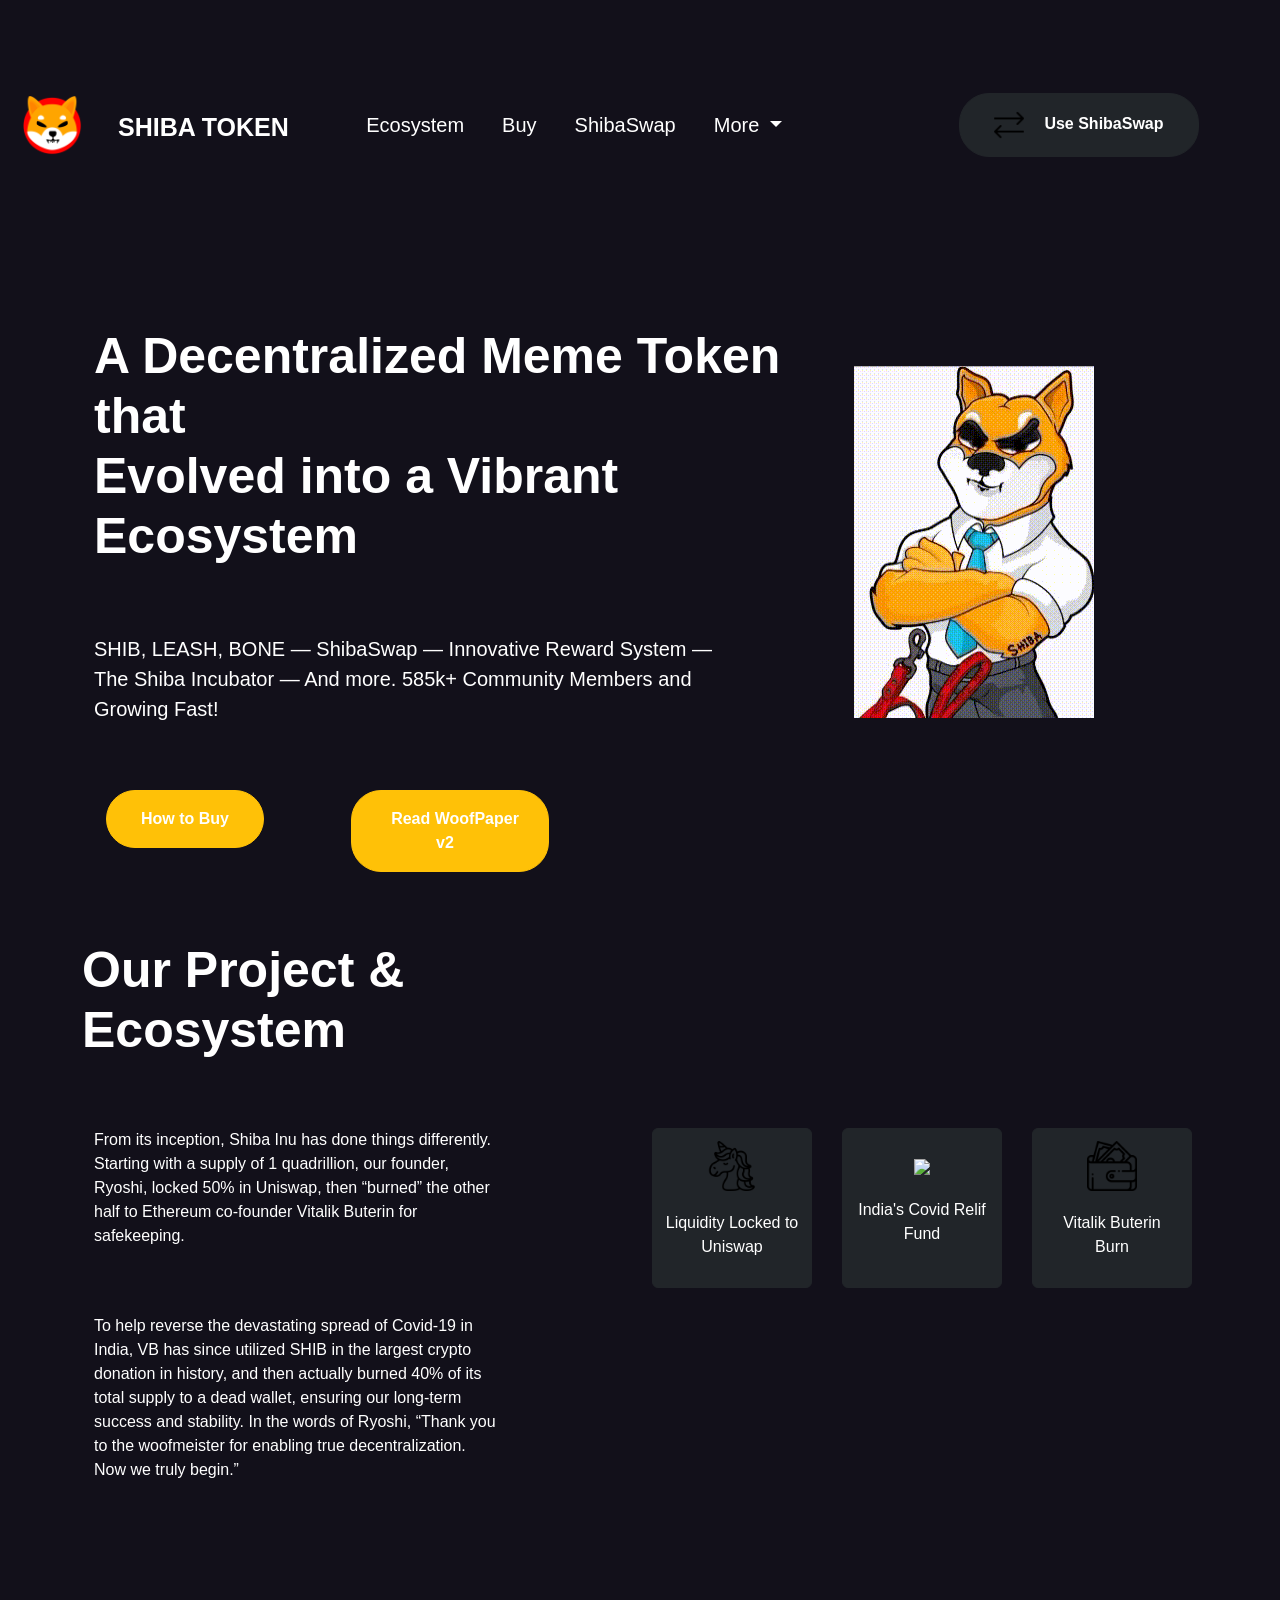
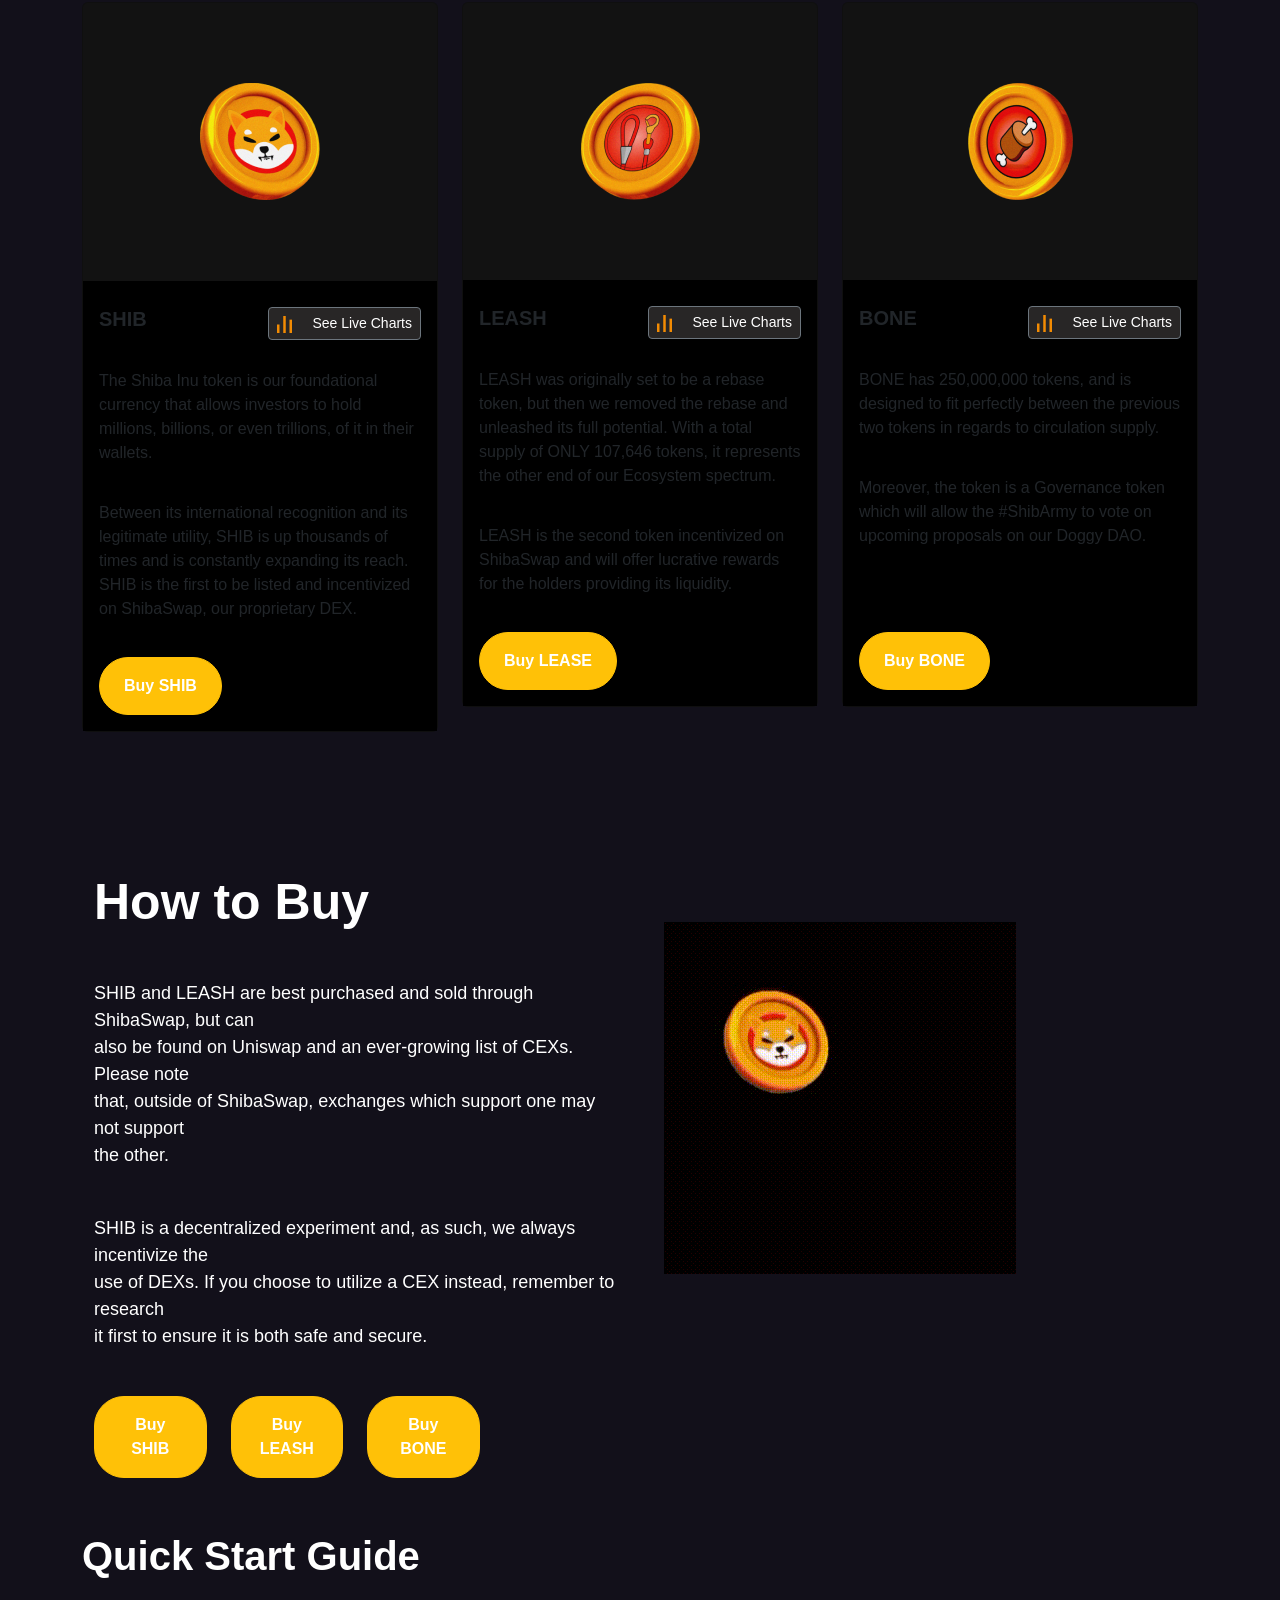
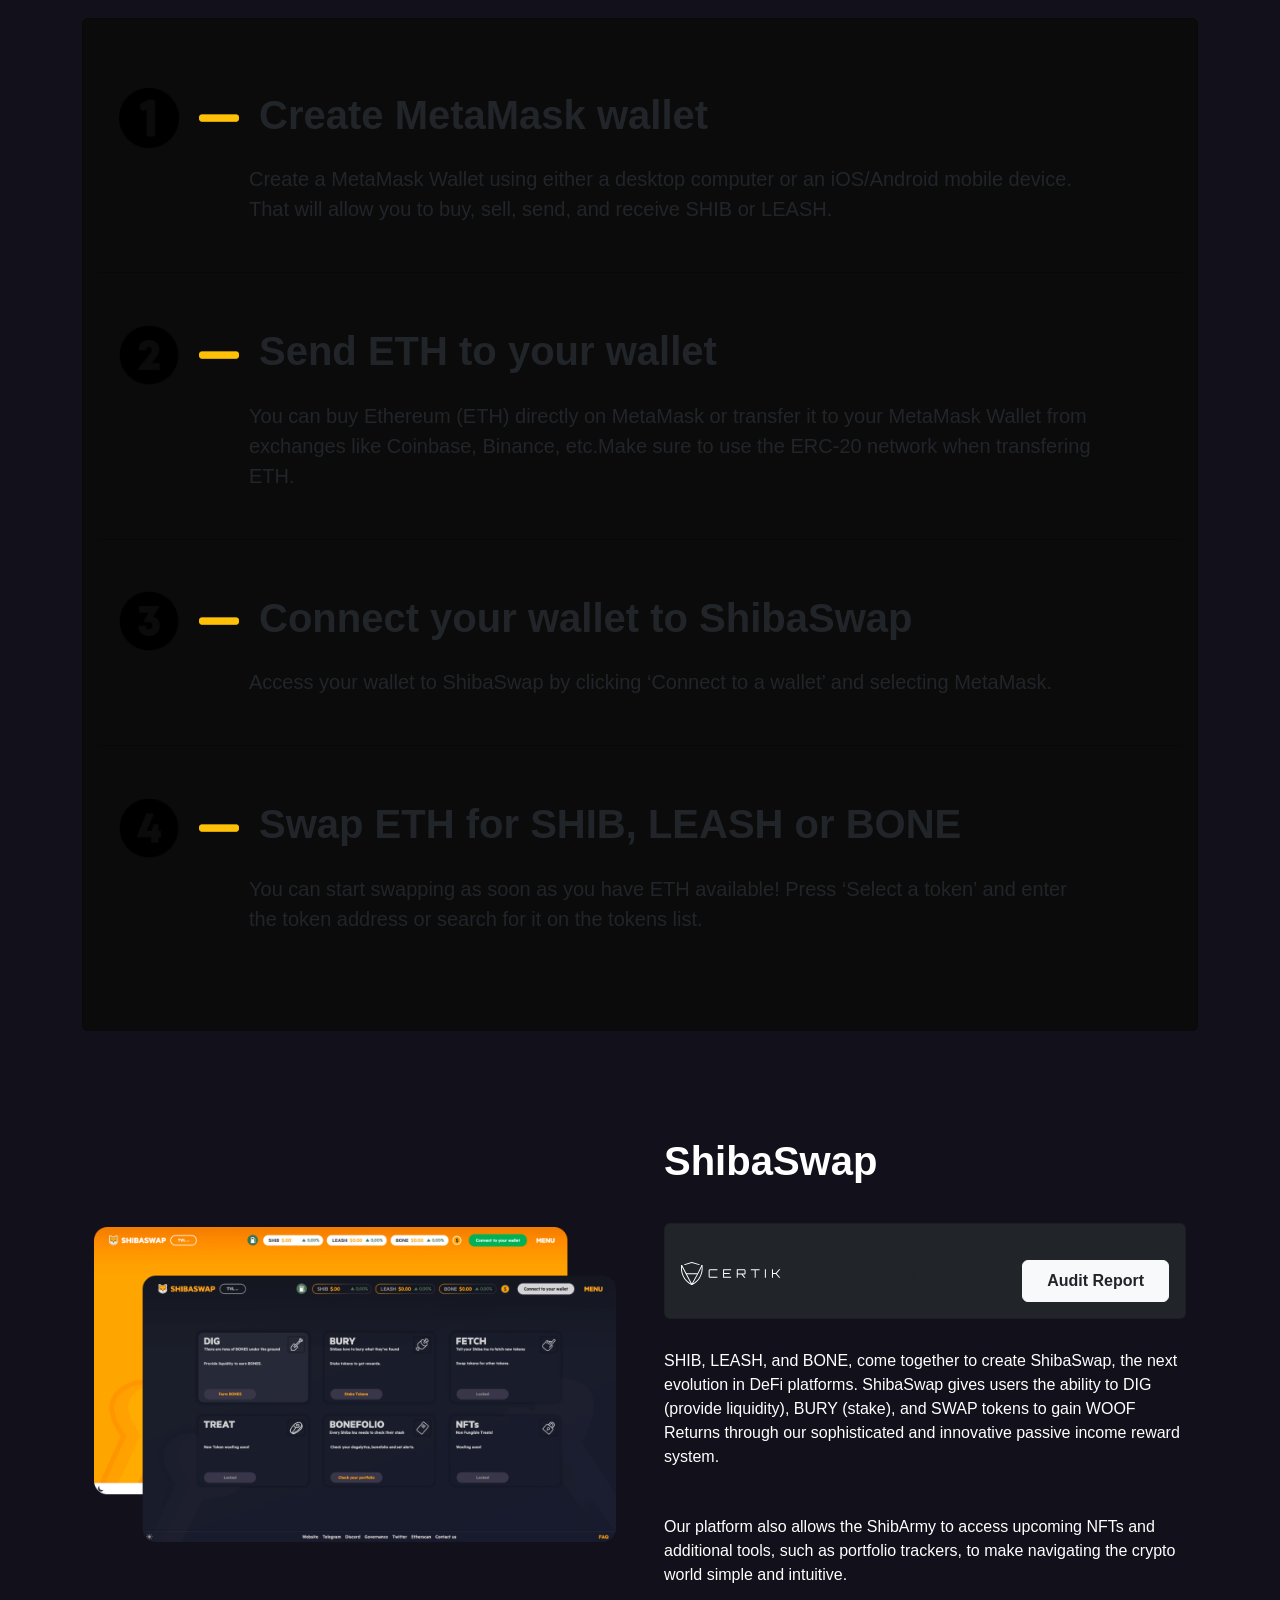
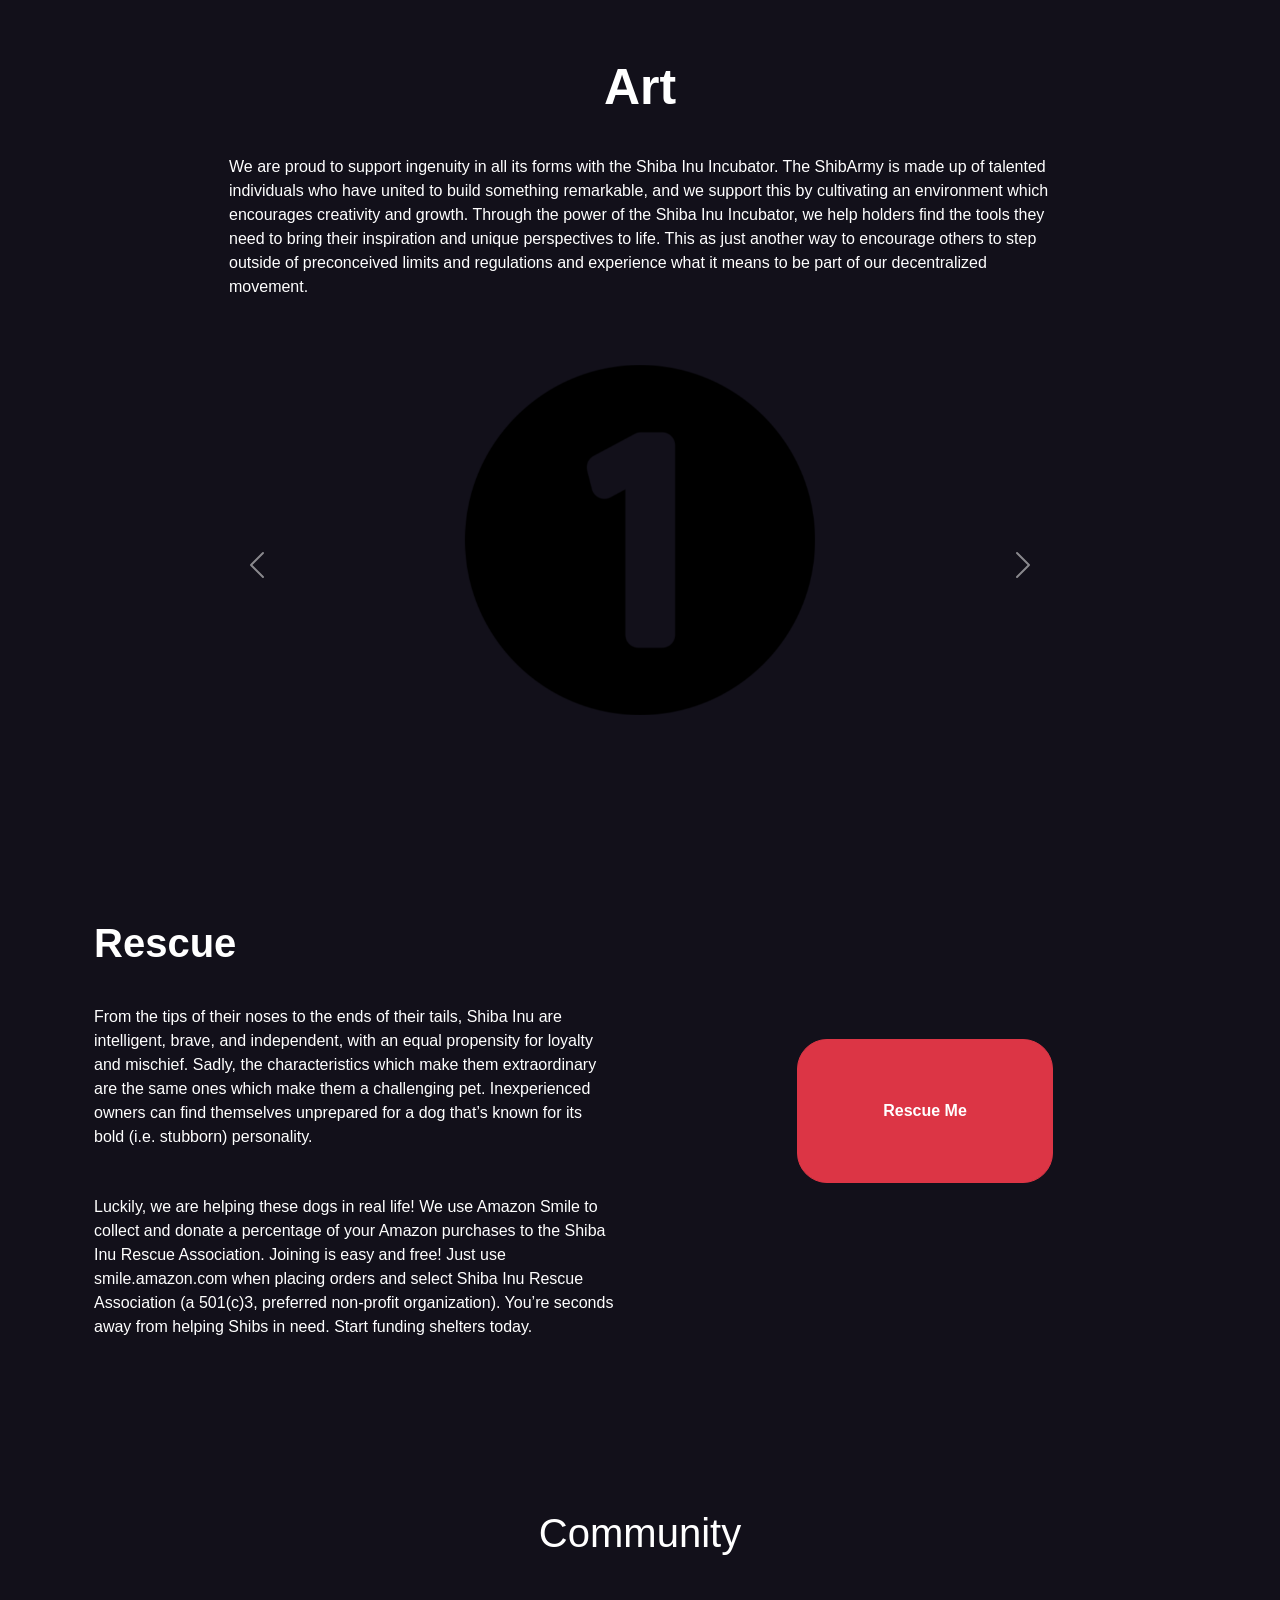
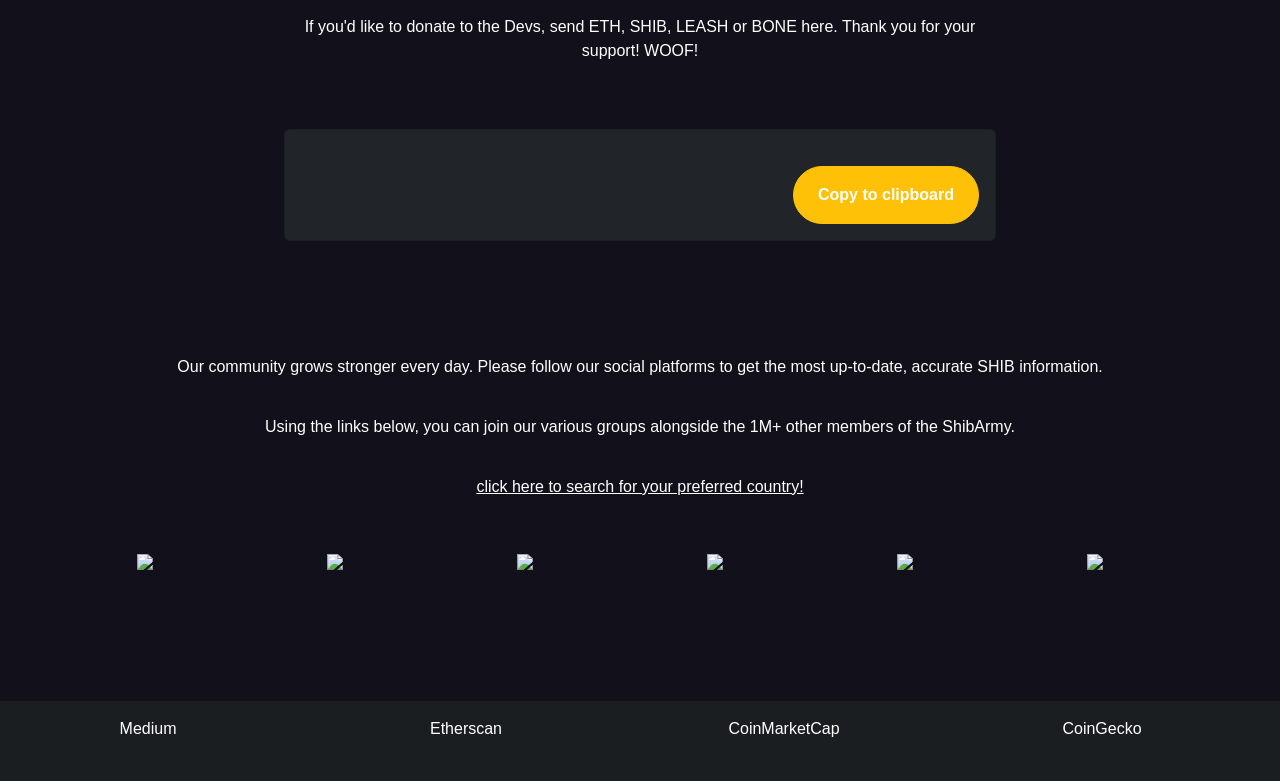
==== old-index.html @ 142dd6a8 "new" ====
<!doctype html>
<html lang="en">
    <head>
        <!-- Required meta tags -->
        <meta charset="utf-8">
        <meta name="viewport" content="width=device-width, initial-scale=1">
        <!-- Bootstrap CSS -->
        <link href="https://cdn.jsdelivr.net/npm/bootstrap@5.0.2/dist/css/bootstrap.min.css" rel="stylesheet" integrity="sha384-EVSTQN3/azprG1Anm3QDgpJLIm9Nao0Yz1ztcQTwFspd3yD65VohhpuuCOmLASjC" crossorigin="anonymous">
        <link rel="stylesheet" href="style.css">
        <title>shiba.com</title>
    </head> 
    <body style="background-color: rgb(18, 16, 26); color: white;">
        <!--Navbar start-->
        <nav class="navbar navbar-expand-lg" style="background-color: rgb(18, 16, 26); padding-top: 90px;">
            <div class="container-fluid">
            <a class="navbar-brand text-white" href="index.html" style="padding-left: 10px; font-weight: bold; font-size: 28px;"><img src="images/shibalogo1.png" width="80px" style="padding-right: 20px;"><a style="text-decoration: none; color: white; padding-top: 5px; font-weight: bold; font-size: 25px;">SHIBA TOKEN</a></a>
            <button class="navbar-toggler" type="button" data-bs-toggle="collapse" data-bs-target="#navbarSupportedContent" aria-controls="navbarSupportedContent" aria-expanded="false" aria-label="Toggle navigation">
                <span class="toggler-icon top-bar"></span>
                <span class="toggler-icon middle-bar"></span>
                <span class="toggler-icon bottom-bar"></span>
            </button>
            <div class="collapse navbar-collapse" id="navbarSupportedContent">
                <ul class="navbar-nav ms-auto mb-2 mb-lg-0">
                <li class="nav-item">
                    <a class="nav-link text-white" aria-current="page" href="#ecosystem" style="font-size: 20px; padding-right: 30px;">Ecosystem</a>
                </li>
                <li class="nav-item">
                    <a class="nav-link text-white" href="#how to buy" style="font-size: 20px; padding-right: 30px;">Buy</a>
                </li>
                <li class="nav-item">
                    <a class="nav-link text-white" href="#shibaswap" style="font-size: 20px; padding-right: 30px;">ShibaSwap</a>
                </li>
                <li class="nav-item dropdown" style="font-size: 20px; padding-right: 100px;">
                    <a class="nav-link dropdown-toggle text-white" href="#" id="navbarDropdown" role="button"  data-bs-toggle="dropdown" aria-expanded="false">
                    More
                    </a>
                    <ul class="dropdown-menu text-primary dropdown-menu-dark" aria-labelledby="navbarDropdown">
                    <li><a class="dropdown-item" href="#art" style="font-size: 20px;">Art</a></li>
                    <li><a class="dropdown-item" href="#rescue" style="font-size: 20px;">Rescue</a></li>
                    <li><a class="dropdown-item" href="#community" style="font-size: 20px;">Community</a></li>
                    </ul>
                </li>
                <li class="d-flex justify-content-md-end" id="google_translate_element">
                    <script src="http://translate.google.com/translate_a/element.js?cb=googleTranslateElementInit"></script>
                    <script>
                            function googleTranslateElementInit() {
                                new google.translate.TranslateElement({pageLanguage: 'en', layout: google.translate.TranslateElement.InlineLayout.HORIZONTAL}, 'google_translate_element');
                            }
                    </script>
                </script>
                </li>
                </ul>
                <button class="btn btn-dark px-4 py-3 mx-auto d-block" style="border-radius: 30px; font-weight: bold;"><a href="#" target="_blank" style="text-decoration: none; font-weight: bold; padding-left: 10px; padding-right: 10px;" class="text-white"><img src="images/arrow.png" width="50px" style="padding-right: 20px;">Use ShibaSwap</a></button>
            </div>
            </div>
        </nav>
        <!--Navbar end-->
        <!--Main start-->
        <main class="mt-5">
            <div class="container">
                <!--homepage Start-->
                <section>
                    <div class="row">
                        <div class="col-md-8 gx-5 mb-4" style="padding-top: 90px;">
                            <div class="text text-start">
                            <h1 style="font-weight: bold; padding-bottom: 60px; padding-top: 20px; font-size: 50px;">A Decentralized Meme Token that <br> Evolved into a Vibrant Ecosystem</h1>
                            <p style="padding-bottom: 50px; font-size: 20px;">SHIB, LEASH, BONE — ShibaSwap — Innovative Reward System — <br> The Shiba Incubator — And more. 585k+ Community Members and <br> Growing Fast!</p>
                            <div class="row">
                                <div class="col-md-4 gx-5 mb-4"><button class="btn btn-warning px-4 py-3" style="border-radius: 30px; font-weight: bold; padding-top: 50px;"><a href="#how to buy" target="_blank" style="text-decoration: none; font-weight: bold; padding-left: 10px; padding-right: 10px;" class="text-white">How to Buy</a></button></div>
                                <div class="col-md-4 gx-5 mb-4"><button class="btn btn-warning px-4 py-3" style="border-radius: 30px; font-weight: bold; padding-right: 80px;"><a href="images/shiba woofpaper.pdf" target="_blank" style="text-decoration: none; font-weight: bold; padding-left: 10px; padding-right: 10px;" class="text-white">Read WoofPaper v2</a></button></div>
                            </div>
                            </div>
                        </div>
                        <div class="col-md-4 gx-5 mb-4">
                        <div class="bg-image hover-overlay ripple shadow-2-strong rounded-5" data-mbd-ripple-color="light">
                            <img src="images/shibavideo.gif" class="img-fluid" style="padding-top: 150px;">
                            <a href="#!">
                                <div class="mask" style="background-color: rgba(251, 251, 251, 0.15);"></div>
                            </a>
                        </div>
                    </div>
                    </div>
                </section>
                <!--homepage end-->
                <!--ecostystem start-->
                <section id="ecosystem" style="padding-top: 20px; padding-bottom: 30px;">
                    <h1 style="font-weight: bold; padding-bottom: 60px; font-size: 50px;">Our Project & <br> Ecosystem</h1>
                    <div class="row">
                    <div class="col-md-6 gx-5 mb-4">
                        <p style="padding-bottom: 50px;">From its inception, Shiba Inu has done things differently. <br> Starting with a supply of 1 quadrillion, our founder, <br> Ryoshi, locked 50% in Uniswap, then “burned” the other <br> half to Ethereum co-founder Vitalik Buterin for <br> safekeeping.</p>
                        <p style="padding-bottom: 50px;">To help reverse the devastating spread of Covid-19 in <br> India, VB has since utilized SHIB in the largest crypto <br> donation in history, and then actually burned 40% of its <br> total supply to a dead wallet, ensuring our long-term <br> success and stability. In the words of Ryoshi, “Thank you <br> to the woofmeister for enabling true decentralization.<br> Now we truly begin.”</p>
                    </div>
                    <div class="col-lg-2 col-md-6 mb-4 mb-md-0"><button type="button" class="btn btn-dark" style="width: 10rem; height: 10rem;"><img src="images/unicorn.png" width="50px"><p style="padding-top: 20px;"><a href="https://etherscan.io/tx/0xabc68f7d712a1552468331c6ec29f5c112bb500ed5ffa660fe2b5af378921e37" style="text-decoration: none; color: white;">Liquidity Locked to Uniswap</a></p></button></div>
                    <div class="col-lg-2 col-md-6 mb-4 mb-md-0"><button type="button" class="btn btn-dark" style="width: 10rem; height: 10rem;"><img src="images/wallet1.png" width="50px"><p style="padding-top: 20px;"><a href="https://etherscan.io/tx/0xb65bcbb85c1633b0ab4e4886c3cd8eeaeb63edbb39cacdb9223fdcf4454fd2c7" style="text-decoration: none; color: white;">India's Covid Relif Fund</a></p></button></div>
                    <div class="col-lg-2 col-md-6 mb-4 mb-md-0"><button type="button" class="btn btn-dark" style="width: 10rem; height: 10rem;"><img src="images/wallet2.png" width="50px"><p style="padding-top: 20px;"><a href="https://etherscan.io/tx/0x125714bb4db48757007fff2671b37637bbfd6d47b3a4757ebbd0c5222984f905" style="text-decoration: none; color: white;">Vitalik Buterin Burn</a></p></button></div>
                    </div>
                </section>
                <!--ecostystem end-->
                <!--Card start-->
                <section>
                <div class="row">
                <div class="col-lg-4 col-md-12 mb-4">
                    <div class="card mb-3" style="background-color: rgb(18, 18, 18);">
                    <img src="images/shib.png" style="width: fit-content; padding-top: 80px; padding-bottom: 80px;" class="card-img-top mx-auto d-block" alt="...">
                    <div class="card-body" style="background-color: black;">
                        <h5 class="card-title" style="font-weight: bold; padding-top: 10px; padding-bottom: 30px;">SHIB<button type="button" class="btn btn-secondary btn-sm float-end" style="background-color: rgb(40, 38, 38); padding-top: 5px; padding-bottom: 5px;"><img src="images/live.svg" width="35px" style="padding-right: 20px;">See Live Charts</button></h5>
                        <p class="card-text" style="padding-bottom: 20px;">The Shiba Inu token is our foundational currency that allows investors to hold millions, billions, or even trillions, of it in their wallets.</p>
                        <p style="padding-bottom: 20px;">Between its international recognition and its legitimate utility, SHIB is up thousands of times and is constantly expanding its reach. SHIB is the first to be listed and incentivized on ShibaSwap, our proprietary DEX.</p>
                        <button class="btn btn-warning px-4 py-3" style="border-radius: 30px; font-weight: bold; padding-top: 50px; padding-bottom: 30px;"><a href="https://sunswap.com/#/home?tokenAddress=TTcWpoLDzBFDwH6W4fpYCCtAemBv2SZHNv&type=swap" target="_blank" style="text-decoration: none; font-weight: bold;" class="text-white">Buy SHIB</a></button>
                    </div>
                    </div>
                </div> 
                <div class="col-lg-4 col-md-12 mb-4">
                    <div class="card mb-3" style="background-color: rgb(18, 18, 18);">
                    <img src="images/leash.png" style="width: fit-content; padding-top: 80px; padding-bottom: 80px;" class="card-img-top mx-auto d-block" alt="...">
                    <div class="card-body" style="background-color: black;">
                        <h5 class="card-title" style="font-weight: bold; padding-top: 10px; padding-bottom: 30px;">LEASH<button type="button" class="btn btn-secondary btn-sm float-end" style="background-color: rgb(40, 38, 38); padding-top: 5px; padding-bottom: 5px;"><img src="images/live.svg" width="35px" style="padding-right: 20px;">See Live Charts</button></h5>
                        <p class="card-text" style="padding-bottom: 20px;">LEASH was originally set to be a rebase token, but then we removed the rebase and unleashed its full potential. With a total supply of ONLY 107,646 tokens, it represents the other end of our Ecosystem spectrum.</p>
                        <p style="padding-bottom: 20px;">LEASH is the second token incentivized on ShibaSwap and will offer lucrative rewards for the holders providing its liquidity.</p>
                        <button class="btn btn-warning px-4 py-3" style="border-radius: 30px; font-weight: bold; padding-top: 50px; padding-bottom: 30px;"><a href="#" target="_blank" style="text-decoration: none; font-weight: bold;" class="text-white">Buy LEASE</a></button>
                    </div>
                    </div>
                </div>
                <div class="col-lg-4 col-md-12 mb-4">
                    <div class="card mb-3" style="background-color: rgb(18, 18, 18);">
                    <img src="images/bone.png" style="width: fit-content; padding-top: 80px; padding-bottom: 80px;" class="card-img-top mx-auto d-block" alt="...">
                    <div class="card-body" style="background-color: black;">
                        <h5 class="card-title" style="font-weight: bold; padding-top: 10px; padding-bottom: 30px;">BONE<button type="button" class="btn btn-secondary btn-sm float-end" style="background-color: rgb(40, 38, 38); padding-top: 5px; padding-bottom: 5px;"><img src="images/live.svg" width="35px" style="padding-right: 20px;">See Live Charts</button></h5>
                        <p class="card-text" style="padding-bottom: 20px;">BONE has 250,000,000 tokens, and is designed to fit perfectly between the previous two tokens in regards to circulation supply.</p>
                        <p style="padding-bottom: 68px;">Moreover, the token is a Governance token which will allow the #ShibArmy to vote on upcoming proposals on our Doggy DAO.</p>
                        <button class="btn btn-warning px-4 py-3" style="border-radius: 30px; font-weight: bold; padding-top: 50px; padding-bottom: 30px;"><a href="#" target="_blank" style="text-decoration: none; font-weight: bold;" class="text-white">Buy BONE</a></button>
                    </div>
                    </div>
                </div>
                </div>
            </section>
            <!--Card end-->
            <!--buy start-->
            <section id="how to buy">
                <div class="row">
                    <div class="col-md-6 gx-5 mb-4" style="padding-top: 90px;">
                    <h1 style="font-weight: bold; padding-top: 10px; padding-bottom: 40px; font-size: 50px;">How to Buy</h1>
                    <p style="padding-bottom: 30px; font-size: 18px;">SHIB and LEASH are best purchased and sold through ShibaSwap, but can <br> also be found on Uniswap and an ever-growing list of CEXs. Please note <br> that, outside of ShibaSwap, exchanges which support one may not support <br> the other.</p>
                    <p style="padding-bottom: 30px; font-size: 18px;">SHIB is a decentralized experiment and, as such, we always incentivize the <br> use of DEXs. If you choose to utilize a CEX instead, remember to research <br> it first to ensure it is both safe and secure.</p>
                    <div class="row">
                        <div class="col-lg-3 col-md-6 mb-4 mb-md-0"><button class="btn btn-warning px-4 py-3" style="border-radius: 30px; font-weight: bold; padding-top: 50px;"><a href="https://sunswap.com/#/home?tokenAddress=TTcWpoLDzBFDwH6W4fpYCCtAemBv2SZHNv&type=swap" target="_blank" style="text-decoration: none; font-weight: bold;" class="text-white">Buy SHIB</a></button></div>
                        <div class="col-lg-3 col-md-6 mb-4 mb-md-0"><button class="btn btn-warning px-4 py-3" style="border-radius: 30px; font-weight: bold; padding-right: 80px;"><a href="#" target="_blank" style="text-decoration: none; font-weight: bold;" class="text-white">Buy LEASH</a></button></div>
                        <div class="col-lg-3 col-md-6 mb-4 mb-md-0"><button class="btn btn-warning px-4 py-3" style="border-radius: 30px; font-weight: bold; padding-right: 80px;"><a href="#" target="_blank" style="text-decoration: none; font-weight: bold;" class="text-white">Buy BONE</a></button></div>
                    </div>
                    </div>
                    <div class="col-md-6 gx-5 mb-4" style="padding-top: 150px;">
                        <div class="bg-image hover-overlay ripple shadow-2-strong rounded-5" data-mbd-ripple-color="light">
                            <img src="images/coinrotate.gif" class="img-fluid">
                            <a href="#!">
                                <div class="mask" style="background-color: rgba(251, 251, 251, 0.15);"></div>
                            </a>
                        </div>
                    </div>
                </div>
            </section>
            <!--buy end-->
            <!--quick start start-->
            <section>
                <h1 style="font-weight: bold; padding-top: 30px; padding-bottom: 30px;">Quick Start Guide</h1>
                <div class="card mb-3" style="background-color: rgb(11, 11, 11);">
                <div class="card-body">
                    <p class="card-text" style="font-weight: bold; font-size: 40px; padding-top: 50px;"><img src="images/1.png" width="100px" style="padding-right: 20px; padding-left: 20px;"><img src="images/line.png" width="60px" style="padding-right: 20px;">Create MetaMask wallet</p>
                    <p class="card-text" style="padding-left: 150px; font-size: 20px;">Create a MetaMask Wallet using either a desktop computer or an iOS/Android mobile device. <br> That will allow you to buy, sell, send, and receive SHIB or LEASH.</p>
                    <hr class="my-5" style="color: black;">
                    <p class="card-text" style="font-weight: bold; font-size: 40px;"><img src="images/2.png" width="100px" style="padding-right: 20px; padding-left: 20px;"><img src="images/line.png" width="60px" style="padding-right: 20px;">Send ETH to your wallet</p>
                    <p class="card-text" style="padding-left: 150px; font-size: 20px;">You can buy Ethereum (ETH) directly on MetaMask or transfer it to your MetaMask Wallet from <br> exchanges like Coinbase, Binance, etc.Make sure to use the ERC-20 network when transfering <br> ETH.</p>
                    <hr class="my-5" style="color: black;">
                    <p class="card-text" style="font-weight: bold; font-size: 40px;"><img src="images/3.png" width="100px" style="padding-right: 20px; padding-left: 20px;"><img src="images/line.png" width="60px" style="padding-right: 20px;">Connect your wallet to ShibaSwap</p>
                    <p class="card-text" style="padding-left: 150px; font-size: 20px;">Access your wallet to ShibaSwap by clicking ‘Connect to a wallet’ and selecting MetaMask.</p>
                    <hr class="my-5" style="color: black;">
                    <p class="card-text" style="font-weight: bold; font-size: 40px;"><img src="images/4.png" width="100px" style="padding-right: 20px; padding-left: 20px;"><img src="images/line.png" width="60px" style="padding-right: 20px;">Swap ETH for SHIB, LEASH or BONE</p>
                    <p class="card-text" style="padding-left: 150px; font-size: 20px; padding-bottom: 80px;">You can start swapping as soon as you have ETH available! Press ‘Select a token’ and enter <br>  the token address or search for it on the tokens list.</p>
                </div>
                </div>
            </section>
            <!--quick start end-->
            <!--shiba swap start-->
            <section id="shibaswap">
                <div class="row">
                <div class="col-md-6 gx-5 mb-4">
                    <div class="bg-image hover-overlay ripple shadow-2-strong rounded-5" data-mbd-ripple-color="light">
                        <img src="images/shibaswap.png" class="img-fluid" style="padding-top: 180px;">
                        <a href="#!">
                            <div class="mask" style="background-color: rgba(251, 251, 251, 0.15);"></div>
                        </a>
                    </div>
                </div>
                <div class="col-md-6 gx-5 mb-4" style="padding-top: 90px;">
                    <div class="text text-start">
                        <h1 style="font-weight: bold; padding-bottom: 30px;">ShibaSwap</h1>
                        <div class="card w-100 bg-dark">
                        <div class="card-body">
                            <h5 class="card-title" style="padding-top: 20px;"><img src="images/certik-logo.svg" width="150px" style="padding-right: 50px;">On Board<button class="btn btn-light px-4 py-2 float-end"><a href="https://www.certik.com/projects/shib" target="_blank" style="text-decoration: none; font-weight: bold;" class="text-dark">Audit Report</a></button></h5>
                        </div>
                        </div>
                        <p style="padding-top: 30px;">SHIB, LEASH, and BONE, come together to create ShibaSwap, the next evolution in DeFi platforms. ShibaSwap gives users the ability to DIG (provide liquidity), BURY (stake), and SWAP tokens to gain WOOF Returns through our sophisticated and innovative passive income reward system.</p>
                        <p style="padding-top: 30px;">Our platform also allows the ShibArmy to access upcoming NFTs and additional tools, such as portfolio trackers, to make navigating the crypto world simple and intuitive.</p>
                    </div>
                </div>
            </div>
            </section>
            <!--shiba swap end-->
            <!--Art start-->
            <section id="art">
                <div class="row">
                <div class="col-md-1"></div>
                <div class="col-md-10 gx-5 mb-4">
                    <h1 style="text-align: center; font-weight: bold; font-size: 50px; padding-top: 30px; padding-bottom: 30px;">Art</h1>
                    <p style="padding-left: 40px; padding-right: 40px; padding-bottom: 50px;">We are proud to support ingenuity in all its forms with the Shiba Inu Incubator. The ShibArmy is made up of talented individuals who have united to build something remarkable, and we support this by cultivating an environment which encourages creativity and growth. Through the power of the Shiba Inu Incubator, we help holders find the tools they need to bring their inspiration and unique perspectives to life. This as just another way to encourage others to step outside of preconceived limits and regulations and experience what it means to be part of our decentralized movement.</p>
                    <div id="carouselExampleControls" class="carousel slide" data-bs-ride="carousel" style="padding-bottom: 50px;">
                    <div class="carousel-inner">
                        <div class="carousel-item active">
                        <img src="images/1.png" width="350px" class="mx-auto d-block w-10" alt="...">
                        </div>
                        <div class="carousel-item">
                        <img src="images/2.png" width="350px" class="mx-auto d-block w-10" alt="...">
                        </div>
                        <div class="carousel-item">
                        <img src="images/3.png" width="350px" class="mx-auto d-block w-10" alt="...">
                        </div>
                    </div>
                    <button class="carousel-control-prev" type="button" data-bs-target="#carouselExampleControls" data-bs-slide="prev">
                        <span class="carousel-control-prev-icon" aria-hidden="true"></span>
                        <span class="visually-hidden">Previous</span>
                    </button>
                    <button class="carousel-control-next" type="button" data-bs-target="#carouselExampleControls" data-bs-slide="next">
                        <span class="carousel-control-next-icon" aria-hidden="true"></span>
                        <span class="visually-hidden">Next</span>
                    </button>
                    </div>  
                </div>
                <div class="col-md-1"></div>
                </div>
            </section>
            <!--Art end-->
            <!--rescue start-->
            <section id="rescue">
                <div class="row" style="padding-top: 100px; padding-bottom: 50px;">
                <div class="col-md-6 gx-5 mb-4">
                    <h1 style="font-weight: bold; padding-top: 30px; padding-bottom: 30px;">Rescue</h1>
                    <p style="padding-bottom: 30px;">From the tips of their noses to the ends of their tails, Shiba Inu are intelligent, brave, and independent, with an equal propensity for loyalty and mischief. Sadly, the characteristics which make them extraordinary are the same ones which make them a challenging pet. Inexperienced owners can find themselves unprepared for a dog that’s known for its bold (i.e. stubborn) personality.</p>
                    <p style="padding-bottom: 30px;">Luckily, we are helping these dogs in real life! We use Amazon Smile to collect and donate a percentage of your Amazon purchases to the Shiba Inu Rescue Association. Joining is easy and free! Just use smile.amazon.com when placing orders and select Shiba Inu Rescue Association (a 501(c)3, preferred non-profit organization). You’re seconds away from helping Shibs in need. Start funding shelters today.</p>
                </div>
                <div class="col-md-6 gx-5 mb-4" style="padding-top: 150px;">
                    <button class="btn btn-danger px-4 py-2 mx-auto d-block" style="border-radius: 30px; font-weight: bold; padding-top: 500px; width: 16rem; height: 9rem;"><a href="https://smile.amazon.com/charity?orig=%2F" target="_blank" style="text-decoration: none; font-weight: bold;" class="text-white">Rescue Me</a></button>
                </div>
                </div>
            </section>
            <!--rescue end-->
            <!--community start-->
            <section id="community" style="padding-top: 40px; padding-bottom: 40px;">
                <div class="row">
                    <div class="col-md-2 gx-5 mb-4"></div>
                    <div class="col-md-8 gx-5 mb-4">
                        <h1 style="text-align: center; padding-top: 10px; padding-bottom: 50px;">Community</h1>
                        <p style="padding-bottom: 50px; text-align: center;">If you'd like to donate to the Devs, send ETH, SHIB, LEASH or BONE here. Thank you for your support! WOOF!</p>  
                        <div class="card w-100 bg-dark">
                            <div class="card-body">
                                <h5 class="card-title" style="padding-top: 20px;">Address<button class="btn btn-warning px-4 py-3 float-end" style="border-radius: 30px; font-weight: bold;"><a href="#" target="_blank" style="text-decoration: none; font-weight: bold;" class="text-white">Copy to clipboard</a></button></h5>
                            </div>
                        </div> 
                    </div>
                    <div class="col-md-2 gx-5 mb-4"></div>
                </div>
            </section>
            <!--community end-->
            <!--socialmedia start-->
            <section style="padding-top: 30px; padding-bottom: 80px;">
                <p style="text-align: center; padding-top: 20px; padding-bottom: 10px;">Our community grows stronger every day. Please follow our social platforms to get the most up-to-date, accurate SHIB information.</p>
                <p style="text-align: center; padding-top: 10px; padding-bottom: 10px;">Using the links below, you can join our various groups alongside the 1M+ other members of the ShibArmy.</p>
                <p style="text-align: center; padding-top: 10px; padding-bottom: 10px;"><a href="#" style="color: white;">click here to search for your preferred country!</a></p>
                <div class="text-center py-4 align-items-center">
                <div class="row">
                    <div class="col-md-2 gx-5 mb-4" style="align-items: center;"><a href="#" target="_blank" style="padding-right: 40px;"><img src="images/facebook2.png" width="50px"></a></div>
                    <div class="col-md-2 gx-5 mb-4"><a href="#" target="_blank" style="padding-right: 40px;"><img src="images/instagram2.png" width="50px"></a></div>
                    <div class="col-md-2 gx-5 mb-4"><a href="#" target="_blank" style="padding-right: 40px;"><img src="images/twitter3.png" width="50px"></a></div>
                    <div class="col-md-2 gx-5 mb-4"><a href="#" target="_blank" style="padding-right: 40px;"><img src="images/youtube3.png" width="50px"></a></div>
                    <div class="col-md-2 gx-5 mb-4"><a href="#" target="_blank" style="padding-right: 40px;"><img src="images/linkdin2.png" width="50px"></a></div>
                    <div class="col-md-2 gx-5 mb-4"><a href="#" target="_blank" style="padding-right: 40px;"><img src="images/telegram2.png" width="50px"></a></div>
                </div>
                </div>
            </section>
            <!--socialmedia end-->
            </div>
        </main> 
        <!--Main end-->
        <!--footer start-->
        <footer class="bg-dark text-center text-lg-start">
            <!-- Copyright -->
            <div class="text-center p-3" style="background-color: rgba(0, 0, 0, 0.2);">
            <div class="row">
                <div class="col-md-3 gx-5 mb-4"><a class="text-white" href="#" style="padding-right: 30px; text-decoration: none;">Medium</a></div>
                <div class="col-md-3 gx-5 mb-4"><a class="text-white" href="#" style="padding-right: 30px; text-decoration: none;">Etherscan</a></div>
                <div class="col-md-3 gx-5 mb-4"><a class="text-white" href="#" style="padding-right: 30px; text-decoration: none;">CoinMarketCap</a></div>
                <div class="col-md-3 gx-5 mb-4"><a class="text-white" href="#" style="padding-right: 30px; text-decoration: none;">CoinGecko</a></div>
            </div> 
            </div>
            <!-- Copyright -->
        </footer>
        <!--footer end-->       
    </body>
    <!-- Optional JavaScript; choose one of the two! -->

    <!-- Option 1: Bootstrap Bundle with Popper -->
    <script src="https://cdn.jsdelivr.net/npm/bootstrap@5.0.2/dist/js/bootstrap.bundle.min.js" integrity="sha384-MrcW6ZMFYlzcLA8Nl+NtUVF0sA7MsXsP1UyJoMp4YLEuNSfAP+JcXn/tWtIaxVXM" crossorigin="anonymous"></script>

    <!-- Option 2: Separate Popper and Bootstrap JS -->
    <!--
    <script src="https://cdn.jsdelivr.net/npm/@popperjs/core@2.9.2/dist/umd/popper.min.js" integrity="sha384-IQsoLXl5PILFhosVNubq5LC7Qb9DXgDA9i+tQ8Zj3iwWAwPtgFTxbJ8NT4GN1R8p" crossorigin="anonymous"></script>
    <script src="https://cdn.jsdelivr.net/npm/bootstrap@5.0.2/dist/js/bootstrap.min.js" integrity="sha384-cVKIPhGWiC2Al4u+LWgxfKTRIcfu0JTxR+EQDz/bgldoEyl4H0zUF0QKbrJ0EcQF" crossorigin="anonymous"></script>
    -->
</html>
---- style.css ----
*{
    padding: 0;
    margin: 0;
    box-sizing: border-box;
}
header,
section{
    overflow-x: hidden;
}
body{
    font-family: 'Anton', sans-serif;
    font-family: 'Montserrat', sans-serif;    
}
/* navbar */
.navbar-toggler{
    width: 20px;
    height: 20px;
    position: relative;
    transition: .5s ease-in-out;
    }
    .navbar-toggler,
    .navbar-toggler:focus,
    .navbar-toggler:active,
    .navbar-toggler-icon:focus{
        outline: none;
        box-shadow: none;
        border: 0;
    }
    .navbar-toggler span{
        margin: 0;
        top: 1;
    }
    .toggler-icon{
        display: block;
        position: absolute;
        height: 3px;
        width: 100%;
        border-radius: 1px;
        background-color: white;
        opacity: 1;
        left: 0;
        transform: rotate(0deg);
        transition: .25s ease-in-out;
    }
    .middle-bar{
        margin-top: 0px;
    }
    .navbar-toggler .top-bar{
        margin-top: 0px;
        transform: rotate(135deg);
    }
    .navbar-toggler .middle-bar{
        opacity: 0;
        filter: alpha(opacity=0);
    }
    .navbar-toggler .bottom-bar{
        margin-top: 0px;
        transform: rotate(-135deg);
    }
    .navbar-toggler.collapsed .top-bar{
        margin-top: -10px;
        transform: rotate(0deg);
    }
    .navbar-toggler.collapsed .middle-bar{
        opacity: 1;
        filter: alpha(opacity=100);
    }
    .navbar-toggler.collapsed .bottom-bar{
        margin-top: 10px;
        transform: rotate(0deg);
    }
    /* language */
    .goog-logo-link {
    display:none !important;
    } 
    .goog-te-gadget {
        color: transparent !important;
    }
    .goog-te-banner-frame.skiptranslate {
        display: none !important;
    }
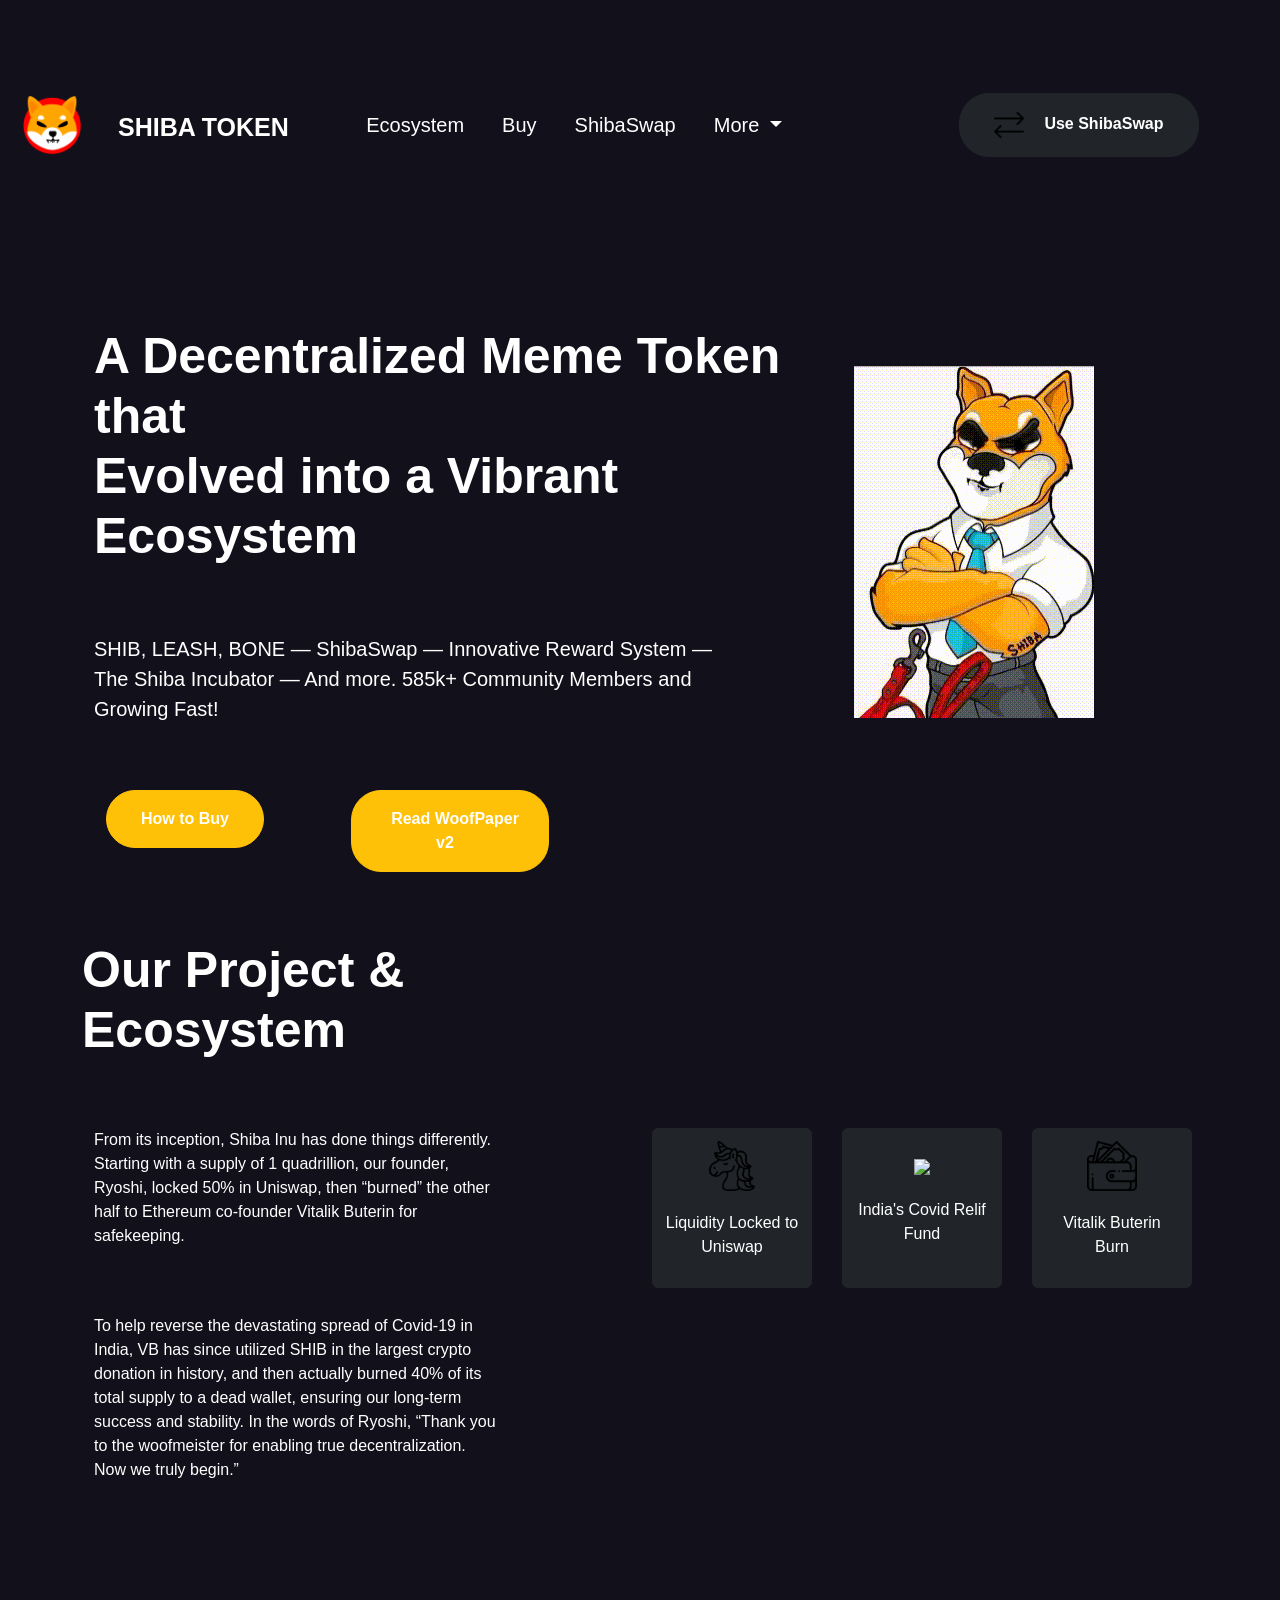
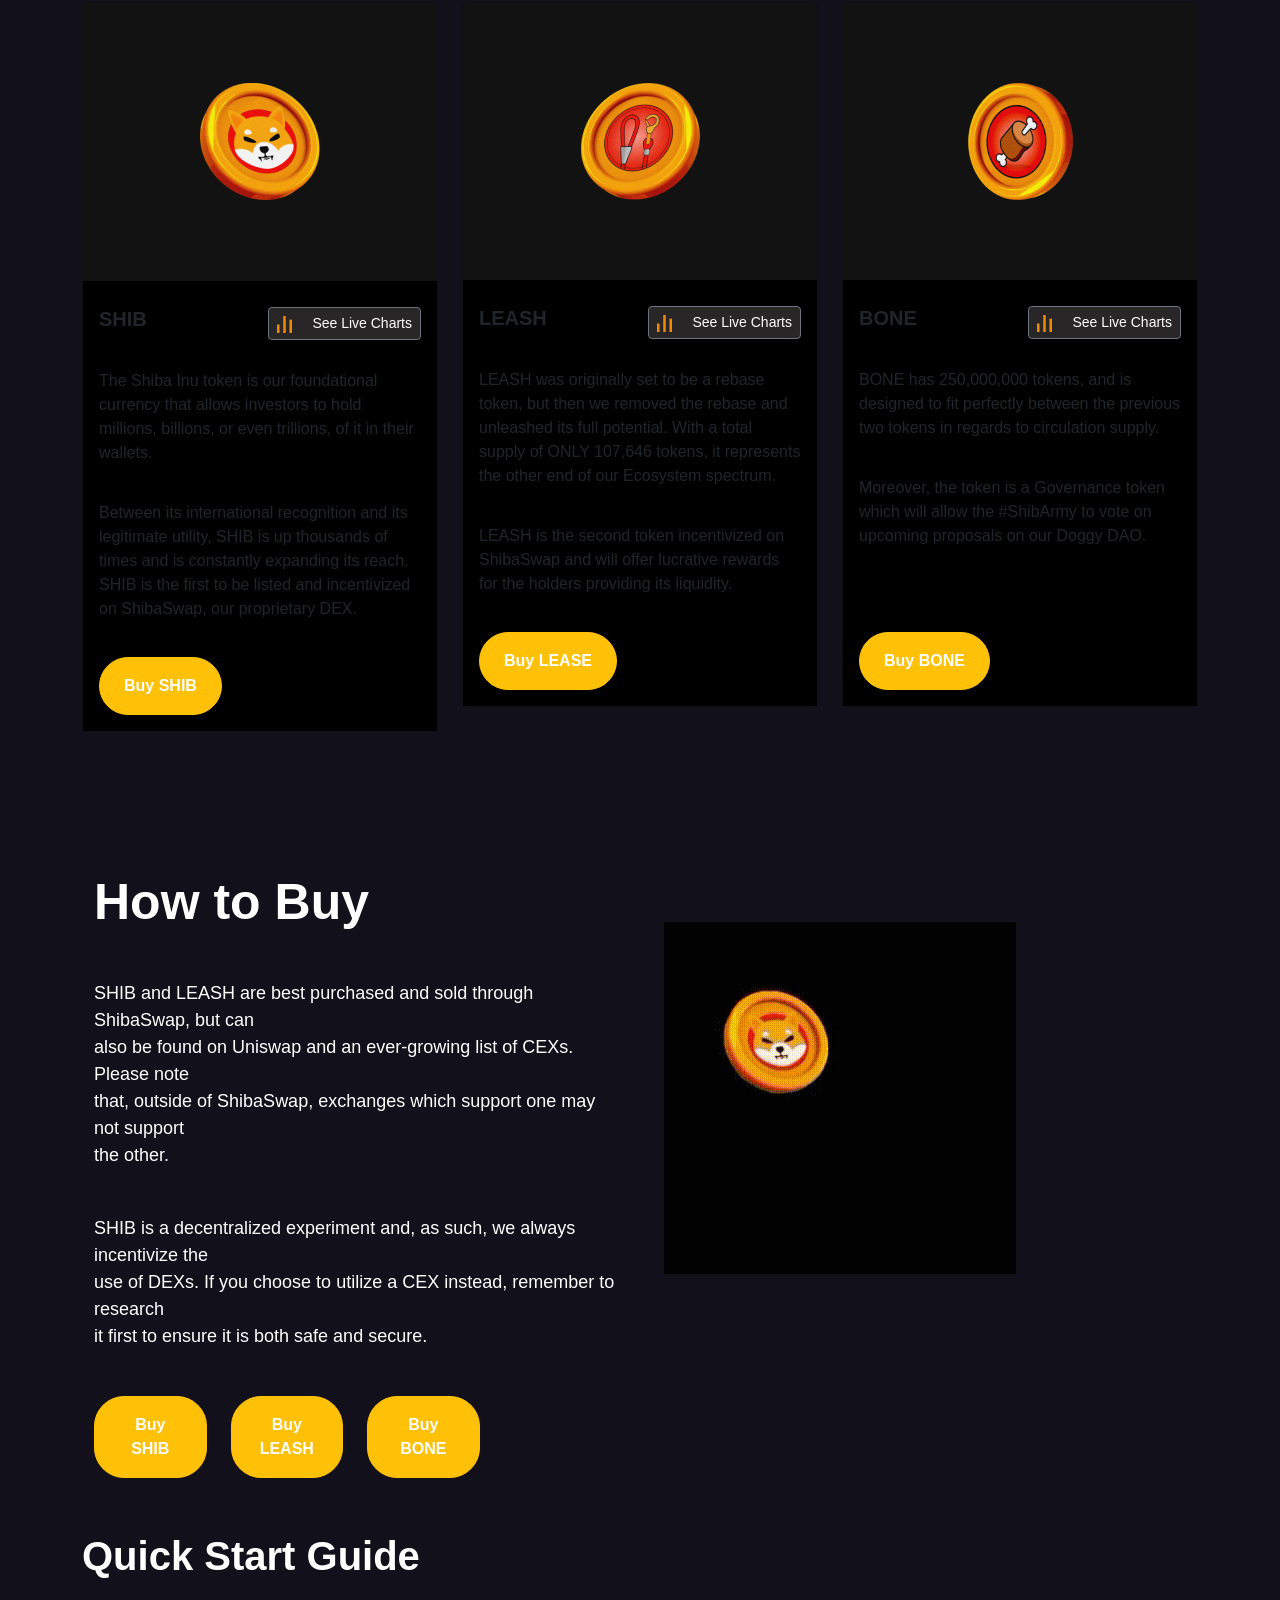
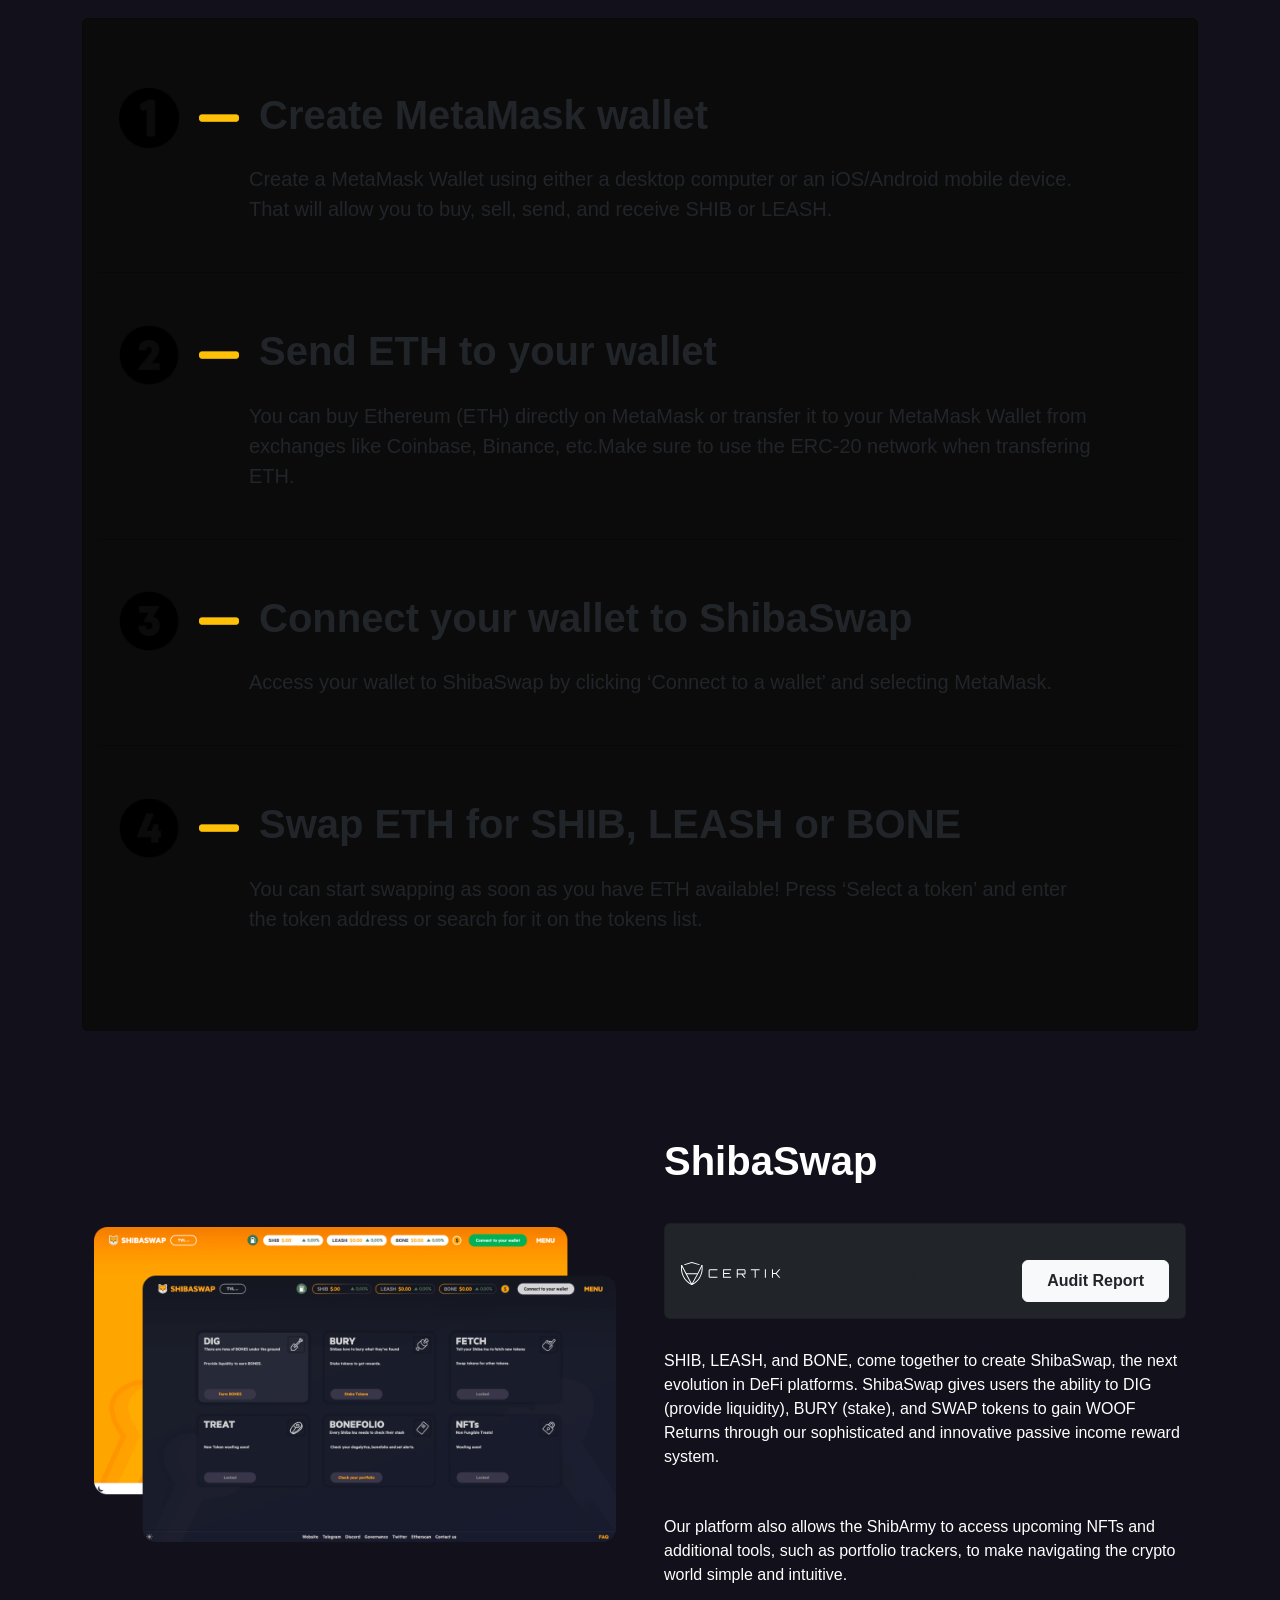
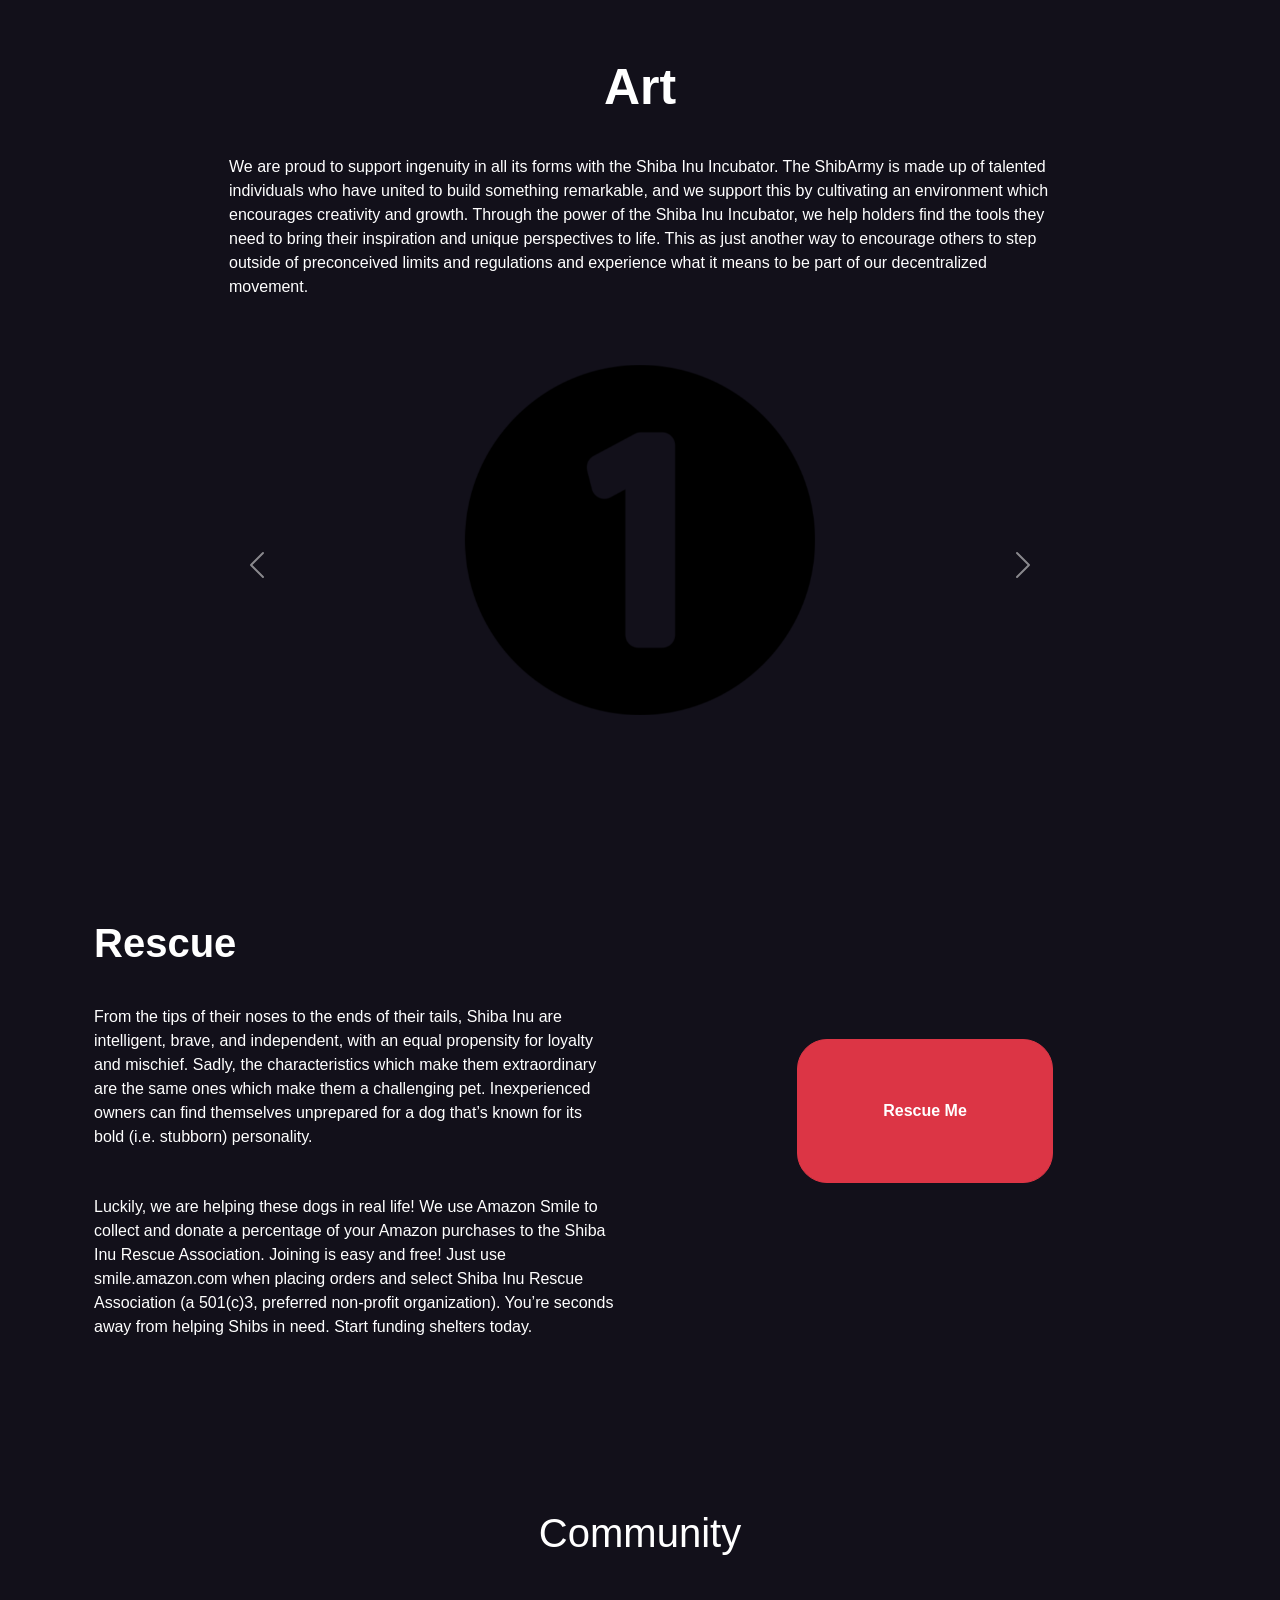
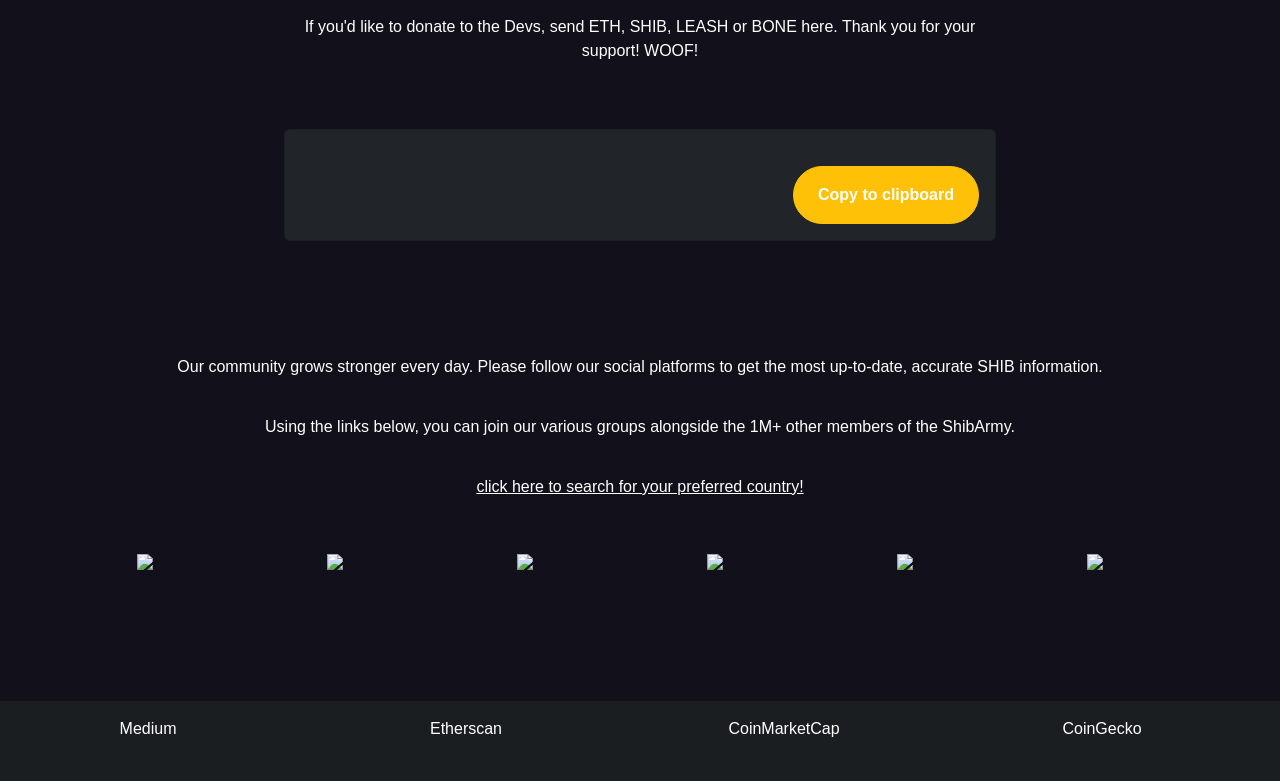
==== commit 07d5c006: "new" ====
--- a/old-index.html
+++ b/old-index.html
@@ -1,317 +1,317 @@
-<!doctype html>
-<html lang="en">
-    <head>
-        <!-- Required meta tags -->
-        <meta charset="utf-8">
-        <meta name="viewport" content="width=device-width, initial-scale=1">
-        <!-- Bootstrap CSS -->
-        <link href="https://cdn.jsdelivr.net/npm/bootstrap@5.0.2/dist/css/bootstrap.min.css" rel="stylesheet" integrity="sha384-EVSTQN3/azprG1Anm3QDgpJLIm9Nao0Yz1ztcQTwFspd3yD65VohhpuuCOmLASjC" crossorigin="anonymous">
-        <link rel="stylesheet" href="style.css">
-        <title>shiba.com</title>
-    </head> 
-    <body style="background-color: rgb(18, 16, 26); color: white;">
-        <!--Navbar start-->
-        <nav class="navbar navbar-expand-lg" style="background-color: rgb(18, 16, 26); padding-top: 90px;">
-            <div class="container-fluid">
-            <a class="navbar-brand text-white" href="index.html" style="padding-left: 10px; font-weight: bold; font-size: 28px;"><img src="images/shibalogo1.png" width="80px" style="padding-right: 20px;"><a style="text-decoration: none; color: white; padding-top: 5px; font-weight: bold; font-size: 25px;">SHIBA TOKEN</a></a>
-            <button class="navbar-toggler" type="button" data-bs-toggle="collapse" data-bs-target="#navbarSupportedContent" aria-controls="navbarSupportedContent" aria-expanded="false" aria-label="Toggle navigation">
-                <span class="toggler-icon top-bar"></span>
-                <span class="toggler-icon middle-bar"></span>
-                <span class="toggler-icon bottom-bar"></span>
-            </button>
-            <div class="collapse navbar-collapse" id="navbarSupportedContent">
-                <ul class="navbar-nav ms-auto mb-2 mb-lg-0">
-                <li class="nav-item">
-                    <a class="nav-link text-white" aria-current="page" href="#ecosystem" style="font-size: 20px; padding-right: 30px;">Ecosystem</a>
-                </li>
-                <li class="nav-item">
-                    <a class="nav-link text-white" href="#how to buy" style="font-size: 20px; padding-right: 30px;">Buy</a>
-                </li>
-                <li class="nav-item">
-                    <a class="nav-link text-white" href="#shibaswap" style="font-size: 20px; padding-right: 30px;">ShibaSwap</a>
-                </li>
-                <li class="nav-item dropdown" style="font-size: 20px; padding-right: 100px;">
-                    <a class="nav-link dropdown-toggle text-white" href="#" id="navbarDropdown" role="button"  data-bs-toggle="dropdown" aria-expanded="false">
-                    More
-                    </a>
-                    <ul class="dropdown-menu text-primary dropdown-menu-dark" aria-labelledby="navbarDropdown">
-                    <li><a class="dropdown-item" href="#art" style="font-size: 20px;">Art</a></li>
-                    <li><a class="dropdown-item" href="#rescue" style="font-size: 20px;">Rescue</a></li>
-                    <li><a class="dropdown-item" href="#community" style="font-size: 20px;">Community</a></li>
-                    </ul>
-                </li>
-                <li class="d-flex justify-content-md-end" id="google_translate_element">
-                    <script src="http://translate.google.com/translate_a/element.js?cb=googleTranslateElementInit"></script>
-                    <script>
-                            function googleTranslateElementInit() {
-                                new google.translate.TranslateElement({pageLanguage: 'en', layout: google.translate.TranslateElement.InlineLayout.HORIZONTAL}, 'google_translate_element');
-                            }
-                    </script>
-                </script>
-                </li>
-                </ul>
-                <button class="btn btn-dark px-4 py-3 mx-auto d-block" style="border-radius: 30px; font-weight: bold;"><a href="#" target="_blank" style="text-decoration: none; font-weight: bold; padding-left: 10px; padding-right: 10px;" class="text-white"><img src="images/arrow.png" width="50px" style="padding-right: 20px;">Use ShibaSwap</a></button>
-            </div>
-            </div>
-        </nav>
-        <!--Navbar end-->
-        <!--Main start-->
-        <main class="mt-5">
-            <div class="container">
-                <!--homepage Start-->
-                <section>
-                    <div class="row">
-                        <div class="col-md-8 gx-5 mb-4" style="padding-top: 90px;">
-                            <div class="text text-start">
-                            <h1 style="font-weight: bold; padding-bottom: 60px; padding-top: 20px; font-size: 50px;">A Decentralized Meme Token that <br> Evolved into a Vibrant Ecosystem</h1>
-                            <p style="padding-bottom: 50px; font-size: 20px;">SHIB, LEASH, BONE — ShibaSwap — Innovative Reward System — <br> The Shiba Incubator — And more. 585k+ Community Members and <br> Growing Fast!</p>
-                            <div class="row">
-                                <div class="col-md-4 gx-5 mb-4"><button class="btn btn-warning px-4 py-3" style="border-radius: 30px; font-weight: bold; padding-top: 50px;"><a href="#how to buy" target="_blank" style="text-decoration: none; font-weight: bold; padding-left: 10px; padding-right: 10px;" class="text-white">How to Buy</a></button></div>
-                                <div class="col-md-4 gx-5 mb-4"><button class="btn btn-warning px-4 py-3" style="border-radius: 30px; font-weight: bold; padding-right: 80px;"><a href="images/shiba woofpaper.pdf" target="_blank" style="text-decoration: none; font-weight: bold; padding-left: 10px; padding-right: 10px;" class="text-white">Read WoofPaper v2</a></button></div>
-                            </div>
-                            </div>
-                        </div>
-                        <div class="col-md-4 gx-5 mb-4">
-                        <div class="bg-image hover-overlay ripple shadow-2-strong rounded-5" data-mbd-ripple-color="light">
-                            <img src="images/shibavideo.gif" class="img-fluid" style="padding-top: 150px;">
-                            <a href="#!">
-                                <div class="mask" style="background-color: rgba(251, 251, 251, 0.15);"></div>
-                            </a>
-                        </div>
-                    </div>
-                    </div>
-                </section>
-                <!--homepage end-->
-                <!--ecostystem start-->
-                <section id="ecosystem" style="padding-top: 20px; padding-bottom: 30px;">
-                    <h1 style="font-weight: bold; padding-bottom: 60px; font-size: 50px;">Our Project & <br> Ecosystem</h1>
-                    <div class="row">
-                    <div class="col-md-6 gx-5 mb-4">
-                        <p style="padding-bottom: 50px;">From its inception, Shiba Inu has done things differently. <br> Starting with a supply of 1 quadrillion, our founder, <br> Ryoshi, locked 50% in Uniswap, then “burned” the other <br> half to Ethereum co-founder Vitalik Buterin for <br> safekeeping.</p>
-                        <p style="padding-bottom: 50px;">To help reverse the devastating spread of Covid-19 in <br> India, VB has since utilized SHIB in the largest crypto <br> donation in history, and then actually burned 40% of its <br> total supply to a dead wallet, ensuring our long-term <br> success and stability. In the words of Ryoshi, “Thank you <br> to the woofmeister for enabling true decentralization.<br> Now we truly begin.”</p>
-                    </div>
-                    <div class="col-lg-2 col-md-6 mb-4 mb-md-0"><button type="button" class="btn btn-dark" style="width: 10rem; height: 10rem;"><img src="images/unicorn.png" width="50px"><p style="padding-top: 20px;"><a href="https://etherscan.io/tx/0xabc68f7d712a1552468331c6ec29f5c112bb500ed5ffa660fe2b5af378921e37" style="text-decoration: none; color: white;">Liquidity Locked to Uniswap</a></p></button></div>
-                    <div class="col-lg-2 col-md-6 mb-4 mb-md-0"><button type="button" class="btn btn-dark" style="width: 10rem; height: 10rem;"><img src="images/wallet1.png" width="50px"><p style="padding-top: 20px;"><a href="https://etherscan.io/tx/0xb65bcbb85c1633b0ab4e4886c3cd8eeaeb63edbb39cacdb9223fdcf4454fd2c7" style="text-decoration: none; color: white;">India's Covid Relif Fund</a></p></button></div>
-                    <div class="col-lg-2 col-md-6 mb-4 mb-md-0"><button type="button" class="btn btn-dark" style="width: 10rem; height: 10rem;"><img src="images/wallet2.png" width="50px"><p style="padding-top: 20px;"><a href="https://etherscan.io/tx/0x125714bb4db48757007fff2671b37637bbfd6d47b3a4757ebbd0c5222984f905" style="text-decoration: none; color: white;">Vitalik Buterin Burn</a></p></button></div>
-                    </div>
-                </section>
-                <!--ecostystem end-->
-                <!--Card start-->
-                <section>
-                <div class="row">
-                <div class="col-lg-4 col-md-12 mb-4">
-                    <div class="card mb-3" style="background-color: rgb(18, 18, 18);">
-                    <img src="images/shib.png" style="width: fit-content; padding-top: 80px; padding-bottom: 80px;" class="card-img-top mx-auto d-block" alt="...">
-                    <div class="card-body" style="background-color: black;">
-                        <h5 class="card-title" style="font-weight: bold; padding-top: 10px; padding-bottom: 30px;">SHIB<button type="button" class="btn btn-secondary btn-sm float-end" style="background-color: rgb(40, 38, 38); padding-top: 5px; padding-bottom: 5px;"><img src="images/live.svg" width="35px" style="padding-right: 20px;">See Live Charts</button></h5>
-                        <p class="card-text" style="padding-bottom: 20px;">The Shiba Inu token is our foundational currency that allows investors to hold millions, billions, or even trillions, of it in their wallets.</p>
-                        <p style="padding-bottom: 20px;">Between its international recognition and its legitimate utility, SHIB is up thousands of times and is constantly expanding its reach. SHIB is the first to be listed and incentivized on ShibaSwap, our proprietary DEX.</p>
-                        <button class="btn btn-warning px-4 py-3" style="border-radius: 30px; font-weight: bold; padding-top: 50px; padding-bottom: 30px;"><a href="https://sunswap.com/#/home?tokenAddress=TTcWpoLDzBFDwH6W4fpYCCtAemBv2SZHNv&type=swap" target="_blank" style="text-decoration: none; font-weight: bold;" class="text-white">Buy SHIB</a></button>
-                    </div>
-                    </div>
-                </div> 
-                <div class="col-lg-4 col-md-12 mb-4">
-                    <div class="card mb-3" style="background-color: rgb(18, 18, 18);">
-                    <img src="images/leash.png" style="width: fit-content; padding-top: 80px; padding-bottom: 80px;" class="card-img-top mx-auto d-block" alt="...">
-                    <div class="card-body" style="background-color: black;">
-                        <h5 class="card-title" style="font-weight: bold; padding-top: 10px; padding-bottom: 30px;">LEASH<button type="button" class="btn btn-secondary btn-sm float-end" style="background-color: rgb(40, 38, 38); padding-top: 5px; padding-bottom: 5px;"><img src="images/live.svg" width="35px" style="padding-right: 20px;">See Live Charts</button></h5>
-                        <p class="card-text" style="padding-bottom: 20px;">LEASH was originally set to be a rebase token, but then we removed the rebase and unleashed its full potential. With a total supply of ONLY 107,646 tokens, it represents the other end of our Ecosystem spectrum.</p>
-                        <p style="padding-bottom: 20px;">LEASH is the second token incentivized on ShibaSwap and will offer lucrative rewards for the holders providing its liquidity.</p>
-                        <button class="btn btn-warning px-4 py-3" style="border-radius: 30px; font-weight: bold; padding-top: 50px; padding-bottom: 30px;"><a href="#" target="_blank" style="text-decoration: none; font-weight: bold;" class="text-white">Buy LEASE</a></button>
-                    </div>
-                    </div>
-                </div>
-                <div class="col-lg-4 col-md-12 mb-4">
-                    <div class="card mb-3" style="background-color: rgb(18, 18, 18);">
-                    <img src="images/bone.png" style="width: fit-content; padding-top: 80px; padding-bottom: 80px;" class="card-img-top mx-auto d-block" alt="...">
-                    <div class="card-body" style="background-color: black;">
-                        <h5 class="card-title" style="font-weight: bold; padding-top: 10px; padding-bottom: 30px;">BONE<button type="button" class="btn btn-secondary btn-sm float-end" style="background-color: rgb(40, 38, 38); padding-top: 5px; padding-bottom: 5px;"><img src="images/live.svg" width="35px" style="padding-right: 20px;">See Live Charts</button></h5>
-                        <p class="card-text" style="padding-bottom: 20px;">BONE has 250,000,000 tokens, and is designed to fit perfectly between the previous two tokens in regards to circulation supply.</p>
-                        <p style="padding-bottom: 68px;">Moreover, the token is a Governance token which will allow the #ShibArmy to vote on upcoming proposals on our Doggy DAO.</p>
-                        <button class="btn btn-warning px-4 py-3" style="border-radius: 30px; font-weight: bold; padding-top: 50px; padding-bottom: 30px;"><a href="#" target="_blank" style="text-decoration: none; font-weight: bold;" class="text-white">Buy BONE</a></button>
-                    </div>
-                    </div>
-                </div>
-                </div>
-            </section>
-            <!--Card end-->
-            <!--buy start-->
-            <section id="how to buy">
-                <div class="row">
-                    <div class="col-md-6 gx-5 mb-4" style="padding-top: 90px;">
-                    <h1 style="font-weight: bold; padding-top: 10px; padding-bottom: 40px; font-size: 50px;">How to Buy</h1>
-                    <p style="padding-bottom: 30px; font-size: 18px;">SHIB and LEASH are best purchased and sold through ShibaSwap, but can <br> also be found on Uniswap and an ever-growing list of CEXs. Please note <br> that, outside of ShibaSwap, exchanges which support one may not support <br> the other.</p>
-                    <p style="padding-bottom: 30px; font-size: 18px;">SHIB is a decentralized experiment and, as such, we always incentivize the <br> use of DEXs. If you choose to utilize a CEX instead, remember to research <br> it first to ensure it is both safe and secure.</p>
-                    <div class="row">
-                        <div class="col-lg-3 col-md-6 mb-4 mb-md-0"><button class="btn btn-warning px-4 py-3" style="border-radius: 30px; font-weight: bold; padding-top: 50px;"><a href="https://sunswap.com/#/home?tokenAddress=TTcWpoLDzBFDwH6W4fpYCCtAemBv2SZHNv&type=swap" target="_blank" style="text-decoration: none; font-weight: bold;" class="text-white">Buy SHIB</a></button></div>
-                        <div class="col-lg-3 col-md-6 mb-4 mb-md-0"><button class="btn btn-warning px-4 py-3" style="border-radius: 30px; font-weight: bold; padding-right: 80px;"><a href="#" target="_blank" style="text-decoration: none; font-weight: bold;" class="text-white">Buy LEASH</a></button></div>
-                        <div class="col-lg-3 col-md-6 mb-4 mb-md-0"><button class="btn btn-warning px-4 py-3" style="border-radius: 30px; font-weight: bold; padding-right: 80px;"><a href="#" target="_blank" style="text-decoration: none; font-weight: bold;" class="text-white">Buy BONE</a></button></div>
-                    </div>
-                    </div>
-                    <div class="col-md-6 gx-5 mb-4" style="padding-top: 150px;">
-                        <div class="bg-image hover-overlay ripple shadow-2-strong rounded-5" data-mbd-ripple-color="light">
-                            <img src="images/coinrotate.gif" class="img-fluid">
-                            <a href="#!">
-                                <div class="mask" style="background-color: rgba(251, 251, 251, 0.15);"></div>
-                            </a>
-                        </div>
-                    </div>
-                </div>
-            </section>
-            <!--buy end-->
-            <!--quick start start-->
-            <section>
-                <h1 style="font-weight: bold; padding-top: 30px; padding-bottom: 30px;">Quick Start Guide</h1>
-                <div class="card mb-3" style="background-color: rgb(11, 11, 11);">
-                <div class="card-body">
-                    <p class="card-text" style="font-weight: bold; font-size: 40px; padding-top: 50px;"><img src="images/1.png" width="100px" style="padding-right: 20px; padding-left: 20px;"><img src="images/line.png" width="60px" style="padding-right: 20px;">Create MetaMask wallet</p>
-                    <p class="card-text" style="padding-left: 150px; font-size: 20px;">Create a MetaMask Wallet using either a desktop computer or an iOS/Android mobile device. <br> That will allow you to buy, sell, send, and receive SHIB or LEASH.</p>
-                    <hr class="my-5" style="color: black;">
-                    <p class="card-text" style="font-weight: bold; font-size: 40px;"><img src="images/2.png" width="100px" style="padding-right: 20px; padding-left: 20px;"><img src="images/line.png" width="60px" style="padding-right: 20px;">Send ETH to your wallet</p>
-                    <p class="card-text" style="padding-left: 150px; font-size: 20px;">You can buy Ethereum (ETH) directly on MetaMask or transfer it to your MetaMask Wallet from <br> exchanges like Coinbase, Binance, etc.Make sure to use the ERC-20 network when transfering <br> ETH.</p>
-                    <hr class="my-5" style="color: black;">
-                    <p class="card-text" style="font-weight: bold; font-size: 40px;"><img src="images/3.png" width="100px" style="padding-right: 20px; padding-left: 20px;"><img src="images/line.png" width="60px" style="padding-right: 20px;">Connect your wallet to ShibaSwap</p>
-                    <p class="card-text" style="padding-left: 150px; font-size: 20px;">Access your wallet to ShibaSwap by clicking ‘Connect to a wallet’ and selecting MetaMask.</p>
-                    <hr class="my-5" style="color: black;">
-                    <p class="card-text" style="font-weight: bold; font-size: 40px;"><img src="images/4.png" width="100px" style="padding-right: 20px; padding-left: 20px;"><img src="images/line.png" width="60px" style="padding-right: 20px;">Swap ETH for SHIB, LEASH or BONE</p>
-                    <p class="card-text" style="padding-left: 150px; font-size: 20px; padding-bottom: 80px;">You can start swapping as soon as you have ETH available! Press ‘Select a token’ and enter <br>  the token address or search for it on the tokens list.</p>
-                </div>
-                </div>
-            </section>
-            <!--quick start end-->
-            <!--shiba swap start-->
-            <section id="shibaswap">
-                <div class="row">
-                <div class="col-md-6 gx-5 mb-4">
-                    <div class="bg-image hover-overlay ripple shadow-2-strong rounded-5" data-mbd-ripple-color="light">
-                        <img src="images/shibaswap.png" class="img-fluid" style="padding-top: 180px;">
-                        <a href="#!">
-                            <div class="mask" style="background-color: rgba(251, 251, 251, 0.15);"></div>
-                        </a>
-                    </div>
-                </div>
-                <div class="col-md-6 gx-5 mb-4" style="padding-top: 90px;">
-                    <div class="text text-start">
-                        <h1 style="font-weight: bold; padding-bottom: 30px;">ShibaSwap</h1>
-                        <div class="card w-100 bg-dark">
-                        <div class="card-body">
-                            <h5 class="card-title" style="padding-top: 20px;"><img src="images/certik-logo.svg" width="150px" style="padding-right: 50px;">On Board<button class="btn btn-light px-4 py-2 float-end"><a href="https://www.certik.com/projects/shib" target="_blank" style="text-decoration: none; font-weight: bold;" class="text-dark">Audit Report</a></button></h5>
-                        </div>
-                        </div>
-                        <p style="padding-top: 30px;">SHIB, LEASH, and BONE, come together to create ShibaSwap, the next evolution in DeFi platforms. ShibaSwap gives users the ability to DIG (provide liquidity), BURY (stake), and SWAP tokens to gain WOOF Returns through our sophisticated and innovative passive income reward system.</p>
-                        <p style="padding-top: 30px;">Our platform also allows the ShibArmy to access upcoming NFTs and additional tools, such as portfolio trackers, to make navigating the crypto world simple and intuitive.</p>
-                    </div>
-                </div>
-            </div>
-            </section>
-            <!--shiba swap end-->
-            <!--Art start-->
-            <section id="art">
-                <div class="row">
-                <div class="col-md-1"></div>
-                <div class="col-md-10 gx-5 mb-4">
-                    <h1 style="text-align: center; font-weight: bold; font-size: 50px; padding-top: 30px; padding-bottom: 30px;">Art</h1>
-                    <p style="padding-left: 40px; padding-right: 40px; padding-bottom: 50px;">We are proud to support ingenuity in all its forms with the Shiba Inu Incubator. The ShibArmy is made up of talented individuals who have united to build something remarkable, and we support this by cultivating an environment which encourages creativity and growth. Through the power of the Shiba Inu Incubator, we help holders find the tools they need to bring their inspiration and unique perspectives to life. This as just another way to encourage others to step outside of preconceived limits and regulations and experience what it means to be part of our decentralized movement.</p>
-                    <div id="carouselExampleControls" class="carousel slide" data-bs-ride="carousel" style="padding-bottom: 50px;">
-                    <div class="carousel-inner">
-                        <div class="carousel-item active">
-                        <img src="images/1.png" width="350px" class="mx-auto d-block w-10" alt="...">
-                        </div>
-                        <div class="carousel-item">
-                        <img src="images/2.png" width="350px" class="mx-auto d-block w-10" alt="...">
-                        </div>
-                        <div class="carousel-item">
-                        <img src="images/3.png" width="350px" class="mx-auto d-block w-10" alt="...">
-                        </div>
-                    </div>
-                    <button class="carousel-control-prev" type="button" data-bs-target="#carouselExampleControls" data-bs-slide="prev">
-                        <span class="carousel-control-prev-icon" aria-hidden="true"></span>
-                        <span class="visually-hidden">Previous</span>
-                    </button>
-                    <button class="carousel-control-next" type="button" data-bs-target="#carouselExampleControls" data-bs-slide="next">
-                        <span class="carousel-control-next-icon" aria-hidden="true"></span>
-                        <span class="visually-hidden">Next</span>
-                    </button>
-                    </div>  
-                </div>
-                <div class="col-md-1"></div>
-                </div>
-            </section>
-            <!--Art end-->
-            <!--rescue start-->
-            <section id="rescue">
-                <div class="row" style="padding-top: 100px; padding-bottom: 50px;">
-                <div class="col-md-6 gx-5 mb-4">
-                    <h1 style="font-weight: bold; padding-top: 30px; padding-bottom: 30px;">Rescue</h1>
-                    <p style="padding-bottom: 30px;">From the tips of their noses to the ends of their tails, Shiba Inu are intelligent, brave, and independent, with an equal propensity for loyalty and mischief. Sadly, the characteristics which make them extraordinary are the same ones which make them a challenging pet. Inexperienced owners can find themselves unprepared for a dog that’s known for its bold (i.e. stubborn) personality.</p>
-                    <p style="padding-bottom: 30px;">Luckily, we are helping these dogs in real life! We use Amazon Smile to collect and donate a percentage of your Amazon purchases to the Shiba Inu Rescue Association. Joining is easy and free! Just use smile.amazon.com when placing orders and select Shiba Inu Rescue Association (a 501(c)3, preferred non-profit organization). You’re seconds away from helping Shibs in need. Start funding shelters today.</p>
-                </div>
-                <div class="col-md-6 gx-5 mb-4" style="padding-top: 150px;">
-                    <button class="btn btn-danger px-4 py-2 mx-auto d-block" style="border-radius: 30px; font-weight: bold; padding-top: 500px; width: 16rem; height: 9rem;"><a href="https://smile.amazon.com/charity?orig=%2F" target="_blank" style="text-decoration: none; font-weight: bold;" class="text-white">Rescue Me</a></button>
-                </div>
-                </div>
-            </section>
-            <!--rescue end-->
-            <!--community start-->
-            <section id="community" style="padding-top: 40px; padding-bottom: 40px;">
-                <div class="row">
-                    <div class="col-md-2 gx-5 mb-4"></div>
-                    <div class="col-md-8 gx-5 mb-4">
-                        <h1 style="text-align: center; padding-top: 10px; padding-bottom: 50px;">Community</h1>
-                        <p style="padding-bottom: 50px; text-align: center;">If you'd like to donate to the Devs, send ETH, SHIB, LEASH or BONE here. Thank you for your support! WOOF!</p>  
-                        <div class="card w-100 bg-dark">
-                            <div class="card-body">
-                                <h5 class="card-title" style="padding-top: 20px;">Address<button class="btn btn-warning px-4 py-3 float-end" style="border-radius: 30px; font-weight: bold;"><a href="#" target="_blank" style="text-decoration: none; font-weight: bold;" class="text-white">Copy to clipboard</a></button></h5>
-                            </div>
-                        </div> 
-                    </div>
-                    <div class="col-md-2 gx-5 mb-4"></div>
-                </div>
-            </section>
-            <!--community end-->
-            <!--socialmedia start-->
-            <section style="padding-top: 30px; padding-bottom: 80px;">
-                <p style="text-align: center; padding-top: 20px; padding-bottom: 10px;">Our community grows stronger every day. Please follow our social platforms to get the most up-to-date, accurate SHIB information.</p>
-                <p style="text-align: center; padding-top: 10px; padding-bottom: 10px;">Using the links below, you can join our various groups alongside the 1M+ other members of the ShibArmy.</p>
-                <p style="text-align: center; padding-top: 10px; padding-bottom: 10px;"><a href="#" style="color: white;">click here to search for your preferred country!</a></p>
-                <div class="text-center py-4 align-items-center">
-                <div class="row">
-                    <div class="col-md-2 gx-5 mb-4" style="align-items: center;"><a href="#" target="_blank" style="padding-right: 40px;"><img src="images/facebook2.png" width="50px"></a></div>
-                    <div class="col-md-2 gx-5 mb-4"><a href="#" target="_blank" style="padding-right: 40px;"><img src="images/instagram2.png" width="50px"></a></div>
-                    <div class="col-md-2 gx-5 mb-4"><a href="#" target="_blank" style="padding-right: 40px;"><img src="images/twitter3.png" width="50px"></a></div>
-                    <div class="col-md-2 gx-5 mb-4"><a href="#" target="_blank" style="padding-right: 40px;"><img src="images/youtube3.png" width="50px"></a></div>
-                    <div class="col-md-2 gx-5 mb-4"><a href="#" target="_blank" style="padding-right: 40px;"><img src="images/linkdin2.png" width="50px"></a></div>
-                    <div class="col-md-2 gx-5 mb-4"><a href="#" target="_blank" style="padding-right: 40px;"><img src="images/telegram2.png" width="50px"></a></div>
-                </div>
-                </div>
-            </section>
-            <!--socialmedia end-->
-            </div>
-        </main> 
-        <!--Main end-->
-        <!--footer start-->
-        <footer class="bg-dark text-center text-lg-start">
-            <!-- Copyright -->
-            <div class="text-center p-3" style="background-color: rgba(0, 0, 0, 0.2);">
-            <div class="row">
-                <div class="col-md-3 gx-5 mb-4"><a class="text-white" href="#" style="padding-right: 30px; text-decoration: none;">Medium</a></div>
-                <div class="col-md-3 gx-5 mb-4"><a class="text-white" href="#" style="padding-right: 30px; text-decoration: none;">Etherscan</a></div>
-                <div class="col-md-3 gx-5 mb-4"><a class="text-white" href="#" style="padding-right: 30px; text-decoration: none;">CoinMarketCap</a></div>
-                <div class="col-md-3 gx-5 mb-4"><a class="text-white" href="#" style="padding-right: 30px; text-decoration: none;">CoinGecko</a></div>
-            </div> 
-            </div>
-            <!-- Copyright -->
-        </footer>
-        <!--footer end-->       
-    </body>
-    <!-- Optional JavaScript; choose one of the two! -->
-
-    <!-- Option 1: Bootstrap Bundle with Popper -->
-    <script src="https://cdn.jsdelivr.net/npm/bootstrap@5.0.2/dist/js/bootstrap.bundle.min.js" integrity="sha384-MrcW6ZMFYlzcLA8Nl+NtUVF0sA7MsXsP1UyJoMp4YLEuNSfAP+JcXn/tWtIaxVXM" crossorigin="anonymous"></script>
-
-    <!-- Option 2: Separate Popper and Bootstrap JS -->
-    <!--
-    <script src="https://cdn.jsdelivr.net/npm/@popperjs/core@2.9.2/dist/umd/popper.min.js" integrity="sha384-IQsoLXl5PILFhosVNubq5LC7Qb9DXgDA9i+tQ8Zj3iwWAwPtgFTxbJ8NT4GN1R8p" crossorigin="anonymous"></script>
-    <script src="https://cdn.jsdelivr.net/npm/bootstrap@5.0.2/dist/js/bootstrap.min.js" integrity="sha384-cVKIPhGWiC2Al4u+LWgxfKTRIcfu0JTxR+EQDz/bgldoEyl4H0zUF0QKbrJ0EcQF" crossorigin="anonymous"></script>
-    -->
+<!doctype html>
+<html lang="en">
+    <head>
+        <!-- Required meta tags -->
+        <meta charset="utf-8">
+        <meta name="viewport" content="width=device-width, initial-scale=1">
+        <!-- Bootstrap CSS -->
+        <link href="https://cdn.jsdelivr.net/npm/bootstrap@5.0.2/dist/css/bootstrap.min.css" rel="stylesheet" integrity="sha384-EVSTQN3/azprG1Anm3QDgpJLIm9Nao0Yz1ztcQTwFspd3yD65VohhpuuCOmLASjC" crossorigin="anonymous">
+        <link rel="stylesheet" href="style.css">
+        <title>shiba.com</title>
+    </head> 
+    <body style="background-color: rgb(18, 16, 26); color: white;">
+        <!--Navbar start-->
+        <nav class="navbar navbar-expand-lg" style="background-color: rgb(18, 16, 26); padding-top: 90px;">
+            <div class="container-fluid">
+            <a class="navbar-brand text-white" href="index.html" style="padding-left: 10px; font-weight: bold; font-size: 28px;"><img src="images/shibalogo1.png" width="80px" style="padding-right: 20px;"><a style="text-decoration: none; color: white; padding-top: 5px; font-weight: bold; font-size: 25px;">SHIBA TOKEN</a></a>
+            <button class="navbar-toggler" type="button" data-bs-toggle="collapse" data-bs-target="#navbarSupportedContent" aria-controls="navbarSupportedContent" aria-expanded="false" aria-label="Toggle navigation">
+                <span class="toggler-icon top-bar"></span>
+                <span class="toggler-icon middle-bar"></span>
+                <span class="toggler-icon bottom-bar"></span>
+            </button>
+            <div class="collapse navbar-collapse" id="navbarSupportedContent">
+                <ul class="navbar-nav ms-auto mb-2 mb-lg-0">
+                <li class="nav-item">
+                    <a class="nav-link text-white" aria-current="page" href="#ecosystem" style="font-size: 20px; padding-right: 30px;">Ecosystem</a>
+                </li>
+                <li class="nav-item">
+                    <a class="nav-link text-white" href="#how to buy" style="font-size: 20px; padding-right: 30px;">Buy</a>
+                </li>
+                <li class="nav-item">
+                    <a class="nav-link text-white" href="#shibaswap" style="font-size: 20px; padding-right: 30px;">ShibaSwap</a>
+                </li>
+                <li class="nav-item dropdown" style="font-size: 20px; padding-right: 100px;">
+                    <a class="nav-link dropdown-toggle text-white" href="#" id="navbarDropdown" role="button"  data-bs-toggle="dropdown" aria-expanded="false">
+                    More
+                    </a>
+                    <ul class="dropdown-menu text-primary dropdown-menu-dark" aria-labelledby="navbarDropdown">
+                    <li><a class="dropdown-item" href="#art" style="font-size: 20px;">Art</a></li>
+                    <li><a class="dropdown-item" href="#rescue" style="font-size: 20px;">Rescue</a></li>
+                    <li><a class="dropdown-item" href="#community" style="font-size: 20px;">Community</a></li>
+                    </ul>
+                </li>
+                <li class="d-flex justify-content-md-end" id="google_translate_element">
+                    <script src="http://translate.google.com/translate_a/element.js?cb=googleTranslateElementInit"></script>
+                    <script>
+                            function googleTranslateElementInit() {
+                                new google.translate.TranslateElement({pageLanguage: 'en', layout: google.translate.TranslateElement.InlineLayout.HORIZONTAL}, 'google_translate_element');
+                            }
+                    </script>
+                </script>
+                </li>
+                </ul>
+                <button class="btn btn-dark px-4 py-3 mx-auto d-block" style="border-radius: 30px; font-weight: bold;"><a href="#" target="_blank" style="text-decoration: none; font-weight: bold; padding-left: 10px; padding-right: 10px;" class="text-white"><img src="images/arrow.png" width="50px" style="padding-right: 20px;">Use ShibaSwap</a></button>
+            </div>
+            </div>
+        </nav>
+        <!--Navbar end-->
+        <!--Main start-->
+        <main class="mt-5">
+            <div class="container">
+                <!--homepage Start-->
+                <section>
+                    <div class="row">
+                        <div class="col-md-8 gx-5 mb-4" style="padding-top: 90px;">
+                            <div class="text text-start">
+                            <h1 style="font-weight: bold; padding-bottom: 60px; padding-top: 20px; font-size: 50px;">A Decentralized Meme Token that <br> Evolved into a Vibrant Ecosystem</h1>
+                            <p style="padding-bottom: 50px; font-size: 20px;">SHIB, LEASH, BONE — ShibaSwap — Innovative Reward System — <br> The Shiba Incubator — And more. 585k+ Community Members and <br> Growing Fast!</p>
+                            <div class="row">
+                                <div class="col-md-4 gx-5 mb-4"><button class="btn btn-warning px-4 py-3" style="border-radius: 30px; font-weight: bold; padding-top: 50px;"><a href="#how to buy" target="_blank" style="text-decoration: none; font-weight: bold; padding-left: 10px; padding-right: 10px;" class="text-white">How to Buy</a></button></div>
+                                <div class="col-md-4 gx-5 mb-4"><button class="btn btn-warning px-4 py-3" style="border-radius: 30px; font-weight: bold; padding-right: 80px;"><a href="images/shiba woofpaper.pdf" target="_blank" style="text-decoration: none; font-weight: bold; padding-left: 10px; padding-right: 10px;" class="text-white">Read WoofPaper v2</a></button></div>
+                            </div>
+                            </div>
+                        </div>
+                        <div class="col-md-4 gx-5 mb-4">
+                        <div class="bg-image hover-overlay ripple shadow-2-strong rounded-5" data-mbd-ripple-color="light">
+                            <img src="images/shibavideo.gif" class="img-fluid" style="padding-top: 150px;">
+                            <a href="#!">
+                                <div class="mask" style="background-color: rgba(251, 251, 251, 0.15);"></div>
+                            </a>
+                        </div>
+                    </div>
+                    </div>
+                </section>
+                <!--homepage end-->
+                <!--ecostystem start-->
+                <section id="ecosystem" style="padding-top: 20px; padding-bottom: 30px;">
+                    <h1 style="font-weight: bold; padding-bottom: 60px; font-size: 50px;">Our Project & <br> Ecosystem</h1>
+                    <div class="row">
+                    <div class="col-md-6 gx-5 mb-4">
+                        <p style="padding-bottom: 50px;">From its inception, Shiba Inu has done things differently. <br> Starting with a supply of 1 quadrillion, our founder, <br> Ryoshi, locked 50% in Uniswap, then “burned” the other <br> half to Ethereum co-founder Vitalik Buterin for <br> safekeeping.</p>
+                        <p style="padding-bottom: 50px;">To help reverse the devastating spread of Covid-19 in <br> India, VB has since utilized SHIB in the largest crypto <br> donation in history, and then actually burned 40% of its <br> total supply to a dead wallet, ensuring our long-term <br> success and stability. In the words of Ryoshi, “Thank you <br> to the woofmeister for enabling true decentralization.<br> Now we truly begin.”</p>
+                    </div>
+                    <div class="col-lg-2 col-md-6 mb-4 mb-md-0"><button type="button" class="btn btn-dark" style="width: 10rem; height: 10rem;"><img src="images/unicorn.png" width="50px"><p style="padding-top: 20px;"><a href="https://etherscan.io/tx/0xabc68f7d712a1552468331c6ec29f5c112bb500ed5ffa660fe2b5af378921e37" style="text-decoration: none; color: white;">Liquidity Locked to Uniswap</a></p></button></div>
+                    <div class="col-lg-2 col-md-6 mb-4 mb-md-0"><button type="button" class="btn btn-dark" style="width: 10rem; height: 10rem;"><img src="images/wallet1.png" width="50px"><p style="padding-top: 20px;"><a href="https://etherscan.io/tx/0xb65bcbb85c1633b0ab4e4886c3cd8eeaeb63edbb39cacdb9223fdcf4454fd2c7" style="text-decoration: none; color: white;">India's Covid Relif Fund</a></p></button></div>
+                    <div class="col-lg-2 col-md-6 mb-4 mb-md-0"><button type="button" class="btn btn-dark" style="width: 10rem; height: 10rem;"><img src="images/wallet2.png" width="50px"><p style="padding-top: 20px;"><a href="https://etherscan.io/tx/0x125714bb4db48757007fff2671b37637bbfd6d47b3a4757ebbd0c5222984f905" style="text-decoration: none; color: white;">Vitalik Buterin Burn</a></p></button></div>
+                    </div>
+                </section>
+                <!--ecostystem end-->
+                <!--Card start-->
+                <section>
+                <div class="row">
+                <div class="col-lg-4 col-md-12 mb-4">
+                    <div class="card mb-3" style="background-color: rgb(18, 18, 18);">
+                    <img src="images/shib.png" style="width: fit-content; padding-top: 80px; padding-bottom: 80px;" class="card-img-top mx-auto d-block" alt="...">
+                    <div class="card-body" style="background-color: black;">
+                        <h5 class="card-title" style="font-weight: bold; padding-top: 10px; padding-bottom: 30px;">SHIB<button type="button" class="btn btn-secondary btn-sm float-end" style="background-color: rgb(40, 38, 38); padding-top: 5px; padding-bottom: 5px;"><img src="images/live.svg" width="35px" style="padding-right: 20px;">See Live Charts</button></h5>
+                        <p class="card-text" style="padding-bottom: 20px;">The Shiba Inu token is our foundational currency that allows investors to hold millions, billions, or even trillions, of it in their wallets.</p>
+                        <p style="padding-bottom: 20px;">Between its international recognition and its legitimate utility, SHIB is up thousands of times and is constantly expanding its reach. SHIB is the first to be listed and incentivized on ShibaSwap, our proprietary DEX.</p>
+                        <button class="btn btn-warning px-4 py-3" style="border-radius: 30px; font-weight: bold; padding-top: 50px; padding-bottom: 30px;"><a href="https://sunswap.com/#/home?tokenAddress=TTcWpoLDzBFDwH6W4fpYCCtAemBv2SZHNv&type=swap" target="_blank" style="text-decoration: none; font-weight: bold;" class="text-white">Buy SHIB</a></button>
+                    </div>
+                    </div>
+                </div> 
+                <div class="col-lg-4 col-md-12 mb-4">
+                    <div class="card mb-3" style="background-color: rgb(18, 18, 18);">
+                    <img src="images/leash.png" style="width: fit-content; padding-top: 80px; padding-bottom: 80px;" class="card-img-top mx-auto d-block" alt="...">
+                    <div class="card-body" style="background-color: black;">
+                        <h5 class="card-title" style="font-weight: bold; padding-top: 10px; padding-bottom: 30px;">LEASH<button type="button" class="btn btn-secondary btn-sm float-end" style="background-color: rgb(40, 38, 38); padding-top: 5px; padding-bottom: 5px;"><img src="images/live.svg" width="35px" style="padding-right: 20px;">See Live Charts</button></h5>
+                        <p class="card-text" style="padding-bottom: 20px;">LEASH was originally set to be a rebase token, but then we removed the rebase and unleashed its full potential. With a total supply of ONLY 107,646 tokens, it represents the other end of our Ecosystem spectrum.</p>
+                        <p style="padding-bottom: 20px;">LEASH is the second token incentivized on ShibaSwap and will offer lucrative rewards for the holders providing its liquidity.</p>
+                        <button class="btn btn-warning px-4 py-3" style="border-radius: 30px; font-weight: bold; padding-top: 50px; padding-bottom: 30px;"><a href="#" target="_blank" style="text-decoration: none; font-weight: bold;" class="text-white">Buy LEASE</a></button>
+                    </div>
+                    </div>
+                </div>
+                <div class="col-lg-4 col-md-12 mb-4">
+                    <div class="card mb-3" style="background-color: rgb(18, 18, 18);">
+                    <img src="images/bone.png" style="width: fit-content; padding-top: 80px; padding-bottom: 80px;" class="card-img-top mx-auto d-block" alt="...">
+                    <div class="card-body" style="background-color: black;">
+                        <h5 class="card-title" style="font-weight: bold; padding-top: 10px; padding-bottom: 30px;">BONE<button type="button" class="btn btn-secondary btn-sm float-end" style="background-color: rgb(40, 38, 38); padding-top: 5px; padding-bottom: 5px;"><img src="images/live.svg" width="35px" style="padding-right: 20px;">See Live Charts</button></h5>
+                        <p class="card-text" style="padding-bottom: 20px;">BONE has 250,000,000 tokens, and is designed to fit perfectly between the previous two tokens in regards to circulation supply.</p>
+                        <p style="padding-bottom: 68px;">Moreover, the token is a Governance token which will allow the #ShibArmy to vote on upcoming proposals on our Doggy DAO.</p>
+                        <button class="btn btn-warning px-4 py-3" style="border-radius: 30px; font-weight: bold; padding-top: 50px; padding-bottom: 30px;"><a href="#" target="_blank" style="text-decoration: none; font-weight: bold;" class="text-white">Buy BONE</a></button>
+                    </div>
+                    </div>
+                </div>
+                </div>
+            </section>
+            <!--Card end-->
+            <!--buy start-->
+            <section id="how to buy">
+                <div class="row">
+                    <div class="col-md-6 gx-5 mb-4" style="padding-top: 90px;">
+                    <h1 style="font-weight: bold; padding-top: 10px; padding-bottom: 40px; font-size: 50px;">How to Buy</h1>
+                    <p style="padding-bottom: 30px; font-size: 18px;">SHIB and LEASH are best purchased and sold through ShibaSwap, but can <br> also be found on Uniswap and an ever-growing list of CEXs. Please note <br> that, outside of ShibaSwap, exchanges which support one may not support <br> the other.</p>
+                    <p style="padding-bottom: 30px; font-size: 18px;">SHIB is a decentralized experiment and, as such, we always incentivize the <br> use of DEXs. If you choose to utilize a CEX instead, remember to research <br> it first to ensure it is both safe and secure.</p>
+                    <div class="row">
+                        <div class="col-lg-3 col-md-6 mb-4 mb-md-0"><button class="btn btn-warning px-4 py-3" style="border-radius: 30px; font-weight: bold; padding-top: 50px;"><a href="https://sunswap.com/#/home?tokenAddress=TTcWpoLDzBFDwH6W4fpYCCtAemBv2SZHNv&type=swap" target="_blank" style="text-decoration: none; font-weight: bold;" class="text-white">Buy SHIB</a></button></div>
+                        <div class="col-lg-3 col-md-6 mb-4 mb-md-0"><button class="btn btn-warning px-4 py-3" style="border-radius: 30px; font-weight: bold; padding-right: 80px;"><a href="#" target="_blank" style="text-decoration: none; font-weight: bold;" class="text-white">Buy LEASH</a></button></div>
+                        <div class="col-lg-3 col-md-6 mb-4 mb-md-0"><button class="btn btn-warning px-4 py-3" style="border-radius: 30px; font-weight: bold; padding-right: 80px;"><a href="#" target="_blank" style="text-decoration: none; font-weight: bold;" class="text-white">Buy BONE</a></button></div>
+                    </div>
+                    </div>
+                    <div class="col-md-6 gx-5 mb-4" style="padding-top: 150px;">
+                        <div class="bg-image hover-overlay ripple shadow-2-strong rounded-5" data-mbd-ripple-color="light">
+                            <img src="images/coinrotate.gif" class="img-fluid">
+                            <a href="#!">
+                                <div class="mask" style="background-color: rgba(251, 251, 251, 0.15);"></div>
+                            </a>
+                        </div>
+                    </div>
+                </div>
+            </section>
+            <!--buy end-->
+            <!--quick start start-->
+            <section>
+                <h1 style="font-weight: bold; padding-top: 30px; padding-bottom: 30px;">Quick Start Guide</h1>
+                <div class="card mb-3" style="background-color: rgb(11, 11, 11);">
+                <div class="card-body">
+                    <p class="card-text" style="font-weight: bold; font-size: 40px; padding-top: 50px;"><img src="images/1.png" width="100px" style="padding-right: 20px; padding-left: 20px;"><img src="images/line.png" width="60px" style="padding-right: 20px;">Create MetaMask wallet</p>
+                    <p class="card-text" style="padding-left: 150px; font-size: 20px;">Create a MetaMask Wallet using either a desktop computer or an iOS/Android mobile device. <br> That will allow you to buy, sell, send, and receive SHIB or LEASH.</p>
+                    <hr class="my-5" style="color: black;">
+                    <p class="card-text" style="font-weight: bold; font-size: 40px;"><img src="images/2.png" width="100px" style="padding-right: 20px; padding-left: 20px;"><img src="images/line.png" width="60px" style="padding-right: 20px;">Send ETH to your wallet</p>
+                    <p class="card-text" style="padding-left: 150px; font-size: 20px;">You can buy Ethereum (ETH) directly on MetaMask or transfer it to your MetaMask Wallet from <br> exchanges like Coinbase, Binance, etc.Make sure to use the ERC-20 network when transfering <br> ETH.</p>
+                    <hr class="my-5" style="color: black;">
+                    <p class="card-text" style="font-weight: bold; font-size: 40px;"><img src="images/3.png" width="100px" style="padding-right: 20px; padding-left: 20px;"><img src="images/line.png" width="60px" style="padding-right: 20px;">Connect your wallet to ShibaSwap</p>
+                    <p class="card-text" style="padding-left: 150px; font-size: 20px;">Access your wallet to ShibaSwap by clicking ‘Connect to a wallet’ and selecting MetaMask.</p>
+                    <hr class="my-5" style="color: black;">
+                    <p class="card-text" style="font-weight: bold; font-size: 40px;"><img src="images/4.png" width="100px" style="padding-right: 20px; padding-left: 20px;"><img src="images/line.png" width="60px" style="padding-right: 20px;">Swap ETH for SHIB, LEASH or BONE</p>
+                    <p class="card-text" style="padding-left: 150px; font-size: 20px; padding-bottom: 80px;">You can start swapping as soon as you have ETH available! Press ‘Select a token’ and enter <br>  the token address or search for it on the tokens list.</p>
+                </div>
+                </div>
+            </section>
+            <!--quick start end-->
+            <!--shiba swap start-->
+            <section id="shibaswap">
+                <div class="row">
+                <div class="col-md-6 gx-5 mb-4">
+                    <div class="bg-image hover-overlay ripple shadow-2-strong rounded-5" data-mbd-ripple-color="light">
+                        <img src="images/shibaswap.png" class="img-fluid" style="padding-top: 180px;">
+                        <a href="#!">
+                            <div class="mask" style="background-color: rgba(251, 251, 251, 0.15);"></div>
+                        </a>
+                    </div>
+                </div>
+                <div class="col-md-6 gx-5 mb-4" style="padding-top: 90px;">
+                    <div class="text text-start">
+                        <h1 style="font-weight: bold; padding-bottom: 30px;">ShibaSwap</h1>
+                        <div class="card w-100 bg-dark">
+                        <div class="card-body">
+                            <h5 class="card-title" style="padding-top: 20px;"><img src="images/certik-logo.svg" width="150px" style="padding-right: 50px;">On Board<button class="btn btn-light px-4 py-2 float-end"><a href="https://www.certik.com/projects/shib" target="_blank" style="text-decoration: none; font-weight: bold;" class="text-dark">Audit Report</a></button></h5>
+                        </div>
+                        </div>
+                        <p style="padding-top: 30px;">SHIB, LEASH, and BONE, come together to create ShibaSwap, the next evolution in DeFi platforms. ShibaSwap gives users the ability to DIG (provide liquidity), BURY (stake), and SWAP tokens to gain WOOF Returns through our sophisticated and innovative passive income reward system.</p>
+                        <p style="padding-top: 30px;">Our platform also allows the ShibArmy to access upcoming NFTs and additional tools, such as portfolio trackers, to make navigating the crypto world simple and intuitive.</p>
+                    </div>
+                </div>
+            </div>
+            </section>
+            <!--shiba swap end-->
+            <!--Art start-->
+            <section id="art">
+                <div class="row">
+                <div class="col-md-1"></div>
+                <div class="col-md-10 gx-5 mb-4">
+                    <h1 style="text-align: center; font-weight: bold; font-size: 50px; padding-top: 30px; padding-bottom: 30px;">Art</h1>
+                    <p style="padding-left: 40px; padding-right: 40px; padding-bottom: 50px;">We are proud to support ingenuity in all its forms with the Shiba Inu Incubator. The ShibArmy is made up of talented individuals who have united to build something remarkable, and we support this by cultivating an environment which encourages creativity and growth. Through the power of the Shiba Inu Incubator, we help holders find the tools they need to bring their inspiration and unique perspectives to life. This as just another way to encourage others to step outside of preconceived limits and regulations and experience what it means to be part of our decentralized movement.</p>
+                    <div id="carouselExampleControls" class="carousel slide" data-bs-ride="carousel" style="padding-bottom: 50px;">
+                    <div class="carousel-inner">
+                        <div class="carousel-item active">
+                        <img src="images/1.png" width="350px" class="mx-auto d-block w-10" alt="...">
+                        </div>
+                        <div class="carousel-item">
+                        <img src="images/2.png" width="350px" class="mx-auto d-block w-10" alt="...">
+                        </div>
+                        <div class="carousel-item">
+                        <img src="images/3.png" width="350px" class="mx-auto d-block w-10" alt="...">
+                        </div>
+                    </div>
+                    <button class="carousel-control-prev" type="button" data-bs-target="#carouselExampleControls" data-bs-slide="prev">
+                        <span class="carousel-control-prev-icon" aria-hidden="true"></span>
+                        <span class="visually-hidden">Previous</span>
+                    </button>
+                    <button class="carousel-control-next" type="button" data-bs-target="#carouselExampleControls" data-bs-slide="next">
+                        <span class="carousel-control-next-icon" aria-hidden="true"></span>
+                        <span class="visually-hidden">Next</span>
+                    </button>
+                    </div>  
+                </div>
+                <div class="col-md-1"></div>
+                </div>
+            </section>
+            <!--Art end-->
+            <!--rescue start-->
+            <section id="rescue">
+                <div class="row" style="padding-top: 100px; padding-bottom: 50px;">
+                <div class="col-md-6 gx-5 mb-4">
+                    <h1 style="font-weight: bold; padding-top: 30px; padding-bottom: 30px;">Rescue</h1>
+                    <p style="padding-bottom: 30px;">From the tips of their noses to the ends of their tails, Shiba Inu are intelligent, brave, and independent, with an equal propensity for loyalty and mischief. Sadly, the characteristics which make them extraordinary are the same ones which make them a challenging pet. Inexperienced owners can find themselves unprepared for a dog that’s known for its bold (i.e. stubborn) personality.</p>
+                    <p style="padding-bottom: 30px;">Luckily, we are helping these dogs in real life! We use Amazon Smile to collect and donate a percentage of your Amazon purchases to the Shiba Inu Rescue Association. Joining is easy and free! Just use smile.amazon.com when placing orders and select Shiba Inu Rescue Association (a 501(c)3, preferred non-profit organization). You’re seconds away from helping Shibs in need. Start funding shelters today.</p>
+                </div>
+                <div class="col-md-6 gx-5 mb-4" style="padding-top: 150px;">
+                    <button class="btn btn-danger px-4 py-2 mx-auto d-block" style="border-radius: 30px; font-weight: bold; padding-top: 500px; width: 16rem; height: 9rem;"><a href="https://smile.amazon.com/charity?orig=%2F" target="_blank" style="text-decoration: none; font-weight: bold;" class="text-white">Rescue Me</a></button>
+                </div>
+                </div>
+            </section>
+            <!--rescue end-->
+            <!--community start-->
+            <section id="community" style="padding-top: 40px; padding-bottom: 40px;">
+                <div class="row">
+                    <div class="col-md-2 gx-5 mb-4"></div>
+                    <div class="col-md-8 gx-5 mb-4">
+                        <h1 style="text-align: center; padding-top: 10px; padding-bottom: 50px;">Community</h1>
+                        <p style="padding-bottom: 50px; text-align: center;">If you'd like to donate to the Devs, send ETH, SHIB, LEASH or BONE here. Thank you for your support! WOOF!</p>  
+                        <div class="card w-100 bg-dark">
+                            <div class="card-body">
+                                <h5 class="card-title" style="padding-top: 20px;">Address<button class="btn btn-warning px-4 py-3 float-end" style="border-radius: 30px; font-weight: bold;"><a href="#" target="_blank" style="text-decoration: none; font-weight: bold;" class="text-white">Copy to clipboard</a></button></h5>
+                            </div>
+                        </div> 
+                    </div>
+                    <div class="col-md-2 gx-5 mb-4"></div>
+                </div>
+            </section>
+            <!--community end-->
+            <!--socialmedia start-->
+            <section style="padding-top: 30px; padding-bottom: 80px;">
+                <p style="text-align: center; padding-top: 20px; padding-bottom: 10px;">Our community grows stronger every day. Please follow our social platforms to get the most up-to-date, accurate SHIB information.</p>
+                <p style="text-align: center; padding-top: 10px; padding-bottom: 10px;">Using the links below, you can join our various groups alongside the 1M+ other members of the ShibArmy.</p>
+                <p style="text-align: center; padding-top: 10px; padding-bottom: 10px;"><a href="#" style="color: white;">click here to search for your preferred country!</a></p>
+                <div class="text-center py-4 align-items-center">
+                <div class="row">
+                    <div class="col-md-2 gx-5 mb-4" style="align-items: center;"><a href="#" target="_blank" style="padding-right: 40px;"><img src="images/facebook2.png" width="50px"></a></div>
+                    <div class="col-md-2 gx-5 mb-4"><a href="#" target="_blank" style="padding-right: 40px;"><img src="images/instagram2.png" width="50px"></a></div>
+                    <div class="col-md-2 gx-5 mb-4"><a href="#" target="_blank" style="padding-right: 40px;"><img src="images/twitter3.png" width="50px"></a></div>
+                    <div class="col-md-2 gx-5 mb-4"><a href="#" target="_blank" style="padding-right: 40px;"><img src="images/youtube3.png" width="50px"></a></div>
+                    <div class="col-md-2 gx-5 mb-4"><a href="#" target="_blank" style="padding-right: 40px;"><img src="images/linkdin2.png" width="50px"></a></div>
+                    <div class="col-md-2 gx-5 mb-4"><a href="#" target="_blank" style="padding-right: 40px;"><img src="images/telegram2.png" width="50px"></a></div>
+                </div>
+                </div>
+            </section>
+            <!--socialmedia end-->
+            </div>
+        </main> 
+        <!--Main end-->
+        <!--footer start-->
+        <footer class="bg-dark text-center text-lg-start">
+            <!-- Copyright -->
+            <div class="text-center p-3" style="background-color: rgba(0, 0, 0, 0.2);">
+            <div class="row">
+                <div class="col-md-3 gx-5 mb-4"><a class="text-white" href="#" style="padding-right: 30px; text-decoration: none;">Medium</a></div>
+                <div class="col-md-3 gx-5 mb-4"><a class="text-white" href="#" style="padding-right: 30px; text-decoration: none;">Etherscan</a></div>
+                <div class="col-md-3 gx-5 mb-4"><a class="text-white" href="#" style="padding-right: 30px; text-decoration: none;">CoinMarketCap</a></div>
+                <div class="col-md-3 gx-5 mb-4"><a class="text-white" href="#" style="padding-right: 30px; text-decoration: none;">CoinGecko</a></div>
+            </div> 
+            </div>
+            <!-- Copyright -->
+        </footer>
+        <!--footer end-->       
+    </body>
+    <!-- Optional JavaScript; choose one of the two! -->
+
+    <!-- Option 1: Bootstrap Bundle with Popper -->
+    <script src="https://cdn.jsdelivr.net/npm/bootstrap@5.0.2/dist/js/bootstrap.bundle.min.js" integrity="sha384-MrcW6ZMFYlzcLA8Nl+NtUVF0sA7MsXsP1UyJoMp4YLEuNSfAP+JcXn/tWtIaxVXM" crossorigin="anonymous"></script>
+
+    <!-- Option 2: Separate Popper and Bootstrap JS -->
+    <!--
+    <script src="https://cdn.jsdelivr.net/npm/@popperjs/core@2.9.2/dist/umd/popper.min.js" integrity="sha384-IQsoLXl5PILFhosVNubq5LC7Qb9DXgDA9i+tQ8Zj3iwWAwPtgFTxbJ8NT4GN1R8p" crossorigin="anonymous"></script>
+    <script src="https://cdn.jsdelivr.net/npm/bootstrap@5.0.2/dist/js/bootstrap.min.js" integrity="sha384-cVKIPhGWiC2Al4u+LWgxfKTRIcfu0JTxR+EQDz/bgldoEyl4H0zUF0QKbrJ0EcQF" crossorigin="anonymous"></script>
+    -->
 </html>    
--- a/style.css
+++ b/style.css
@@ -1,82 +1,82 @@
-*{
-    padding: 0;
-    margin: 0;
-    box-sizing: border-box;
-}
-header,
-section{
-    overflow-x: hidden;
-}
-body{
-    font-family: 'Anton', sans-serif;
-    font-family: 'Montserrat', sans-serif;    
-}
-/* navbar */
-.navbar-toggler{
-    width: 20px;
-    height: 20px;
-    position: relative;
-    transition: .5s ease-in-out;
-    }
-    .navbar-toggler,
-    .navbar-toggler:focus,
-    .navbar-toggler:active,
-    .navbar-toggler-icon:focus{
-        outline: none;
-        box-shadow: none;
-        border: 0;
-    }
-    .navbar-toggler span{
-        margin: 0;
-        top: 1;
-    }
-    .toggler-icon{
-        display: block;
-        position: absolute;
-        height: 3px;
-        width: 100%;
-        border-radius: 1px;
-        background-color: white;
-        opacity: 1;
-        left: 0;
-        transform: rotate(0deg);
-        transition: .25s ease-in-out;
-    }
-    .middle-bar{
-        margin-top: 0px;
-    }
-    .navbar-toggler .top-bar{
-        margin-top: 0px;
-        transform: rotate(135deg);
-    }
-    .navbar-toggler .middle-bar{
-        opacity: 0;
-        filter: alpha(opacity=0);
-    }
-    .navbar-toggler .bottom-bar{
-        margin-top: 0px;
-        transform: rotate(-135deg);
-    }
-    .navbar-toggler.collapsed .top-bar{
-        margin-top: -10px;
-        transform: rotate(0deg);
-    }
-    .navbar-toggler.collapsed .middle-bar{
-        opacity: 1;
-        filter: alpha(opacity=100);
-    }
-    .navbar-toggler.collapsed .bottom-bar{
-        margin-top: 10px;
-        transform: rotate(0deg);
-    }
-    /* language */
-    .goog-logo-link {
-    display:none !important;
-    } 
-    .goog-te-gadget {
-        color: transparent !important;
-    }
-    .goog-te-banner-frame.skiptranslate {
-        display: none !important;
-    }
+*{
+    padding: 0;
+    margin: 0;
+    box-sizing: border-box;
+}
+header,
+section{
+    overflow-x: hidden;
+}
+body{
+    font-family: 'Anton', sans-serif;
+    font-family: 'Montserrat', sans-serif;    
+}
+/* navbar */
+.navbar-toggler{
+    width: 20px;
+    height: 20px;
+    position: relative;
+    transition: .5s ease-in-out;
+    }
+    .navbar-toggler,
+    .navbar-toggler:focus,
+    .navbar-toggler:active,
+    .navbar-toggler-icon:focus{
+        outline: none;
+        box-shadow: none;
+        border: 0;
+    }
+    .navbar-toggler span{
+        margin: 0;
+        top: 1;
+    }
+    .toggler-icon{
+        display: block;
+        position: absolute;
+        height: 3px;
+        width: 100%;
+        border-radius: 1px;
+        background-color: white;
+        opacity: 1;
+        left: 0;
+        transform: rotate(0deg);
+        transition: .25s ease-in-out;
+    }
+    .middle-bar{
+        margin-top: 0px;
+    }
+    .navbar-toggler .top-bar{
+        margin-top: 0px;
+        transform: rotate(135deg);
+    }
+    .navbar-toggler .middle-bar{
+        opacity: 0;
+        filter: alpha(opacity=0);
+    }
+    .navbar-toggler .bottom-bar{
+        margin-top: 0px;
+        transform: rotate(-135deg);
+    }
+    .navbar-toggler.collapsed .top-bar{
+        margin-top: -10px;
+        transform: rotate(0deg);
+    }
+    .navbar-toggler.collapsed .middle-bar{
+        opacity: 1;
+        filter: alpha(opacity=100);
+    }
+    .navbar-toggler.collapsed .bottom-bar{
+        margin-top: 10px;
+        transform: rotate(0deg);
+    }
+    /* language */
+    .goog-logo-link {
+    display:none !important;
+    } 
+    .goog-te-gadget {
+        color: transparent !important;
+    }
+    .goog-te-banner-frame.skiptranslate {
+        display: none !important;
+    }
   
